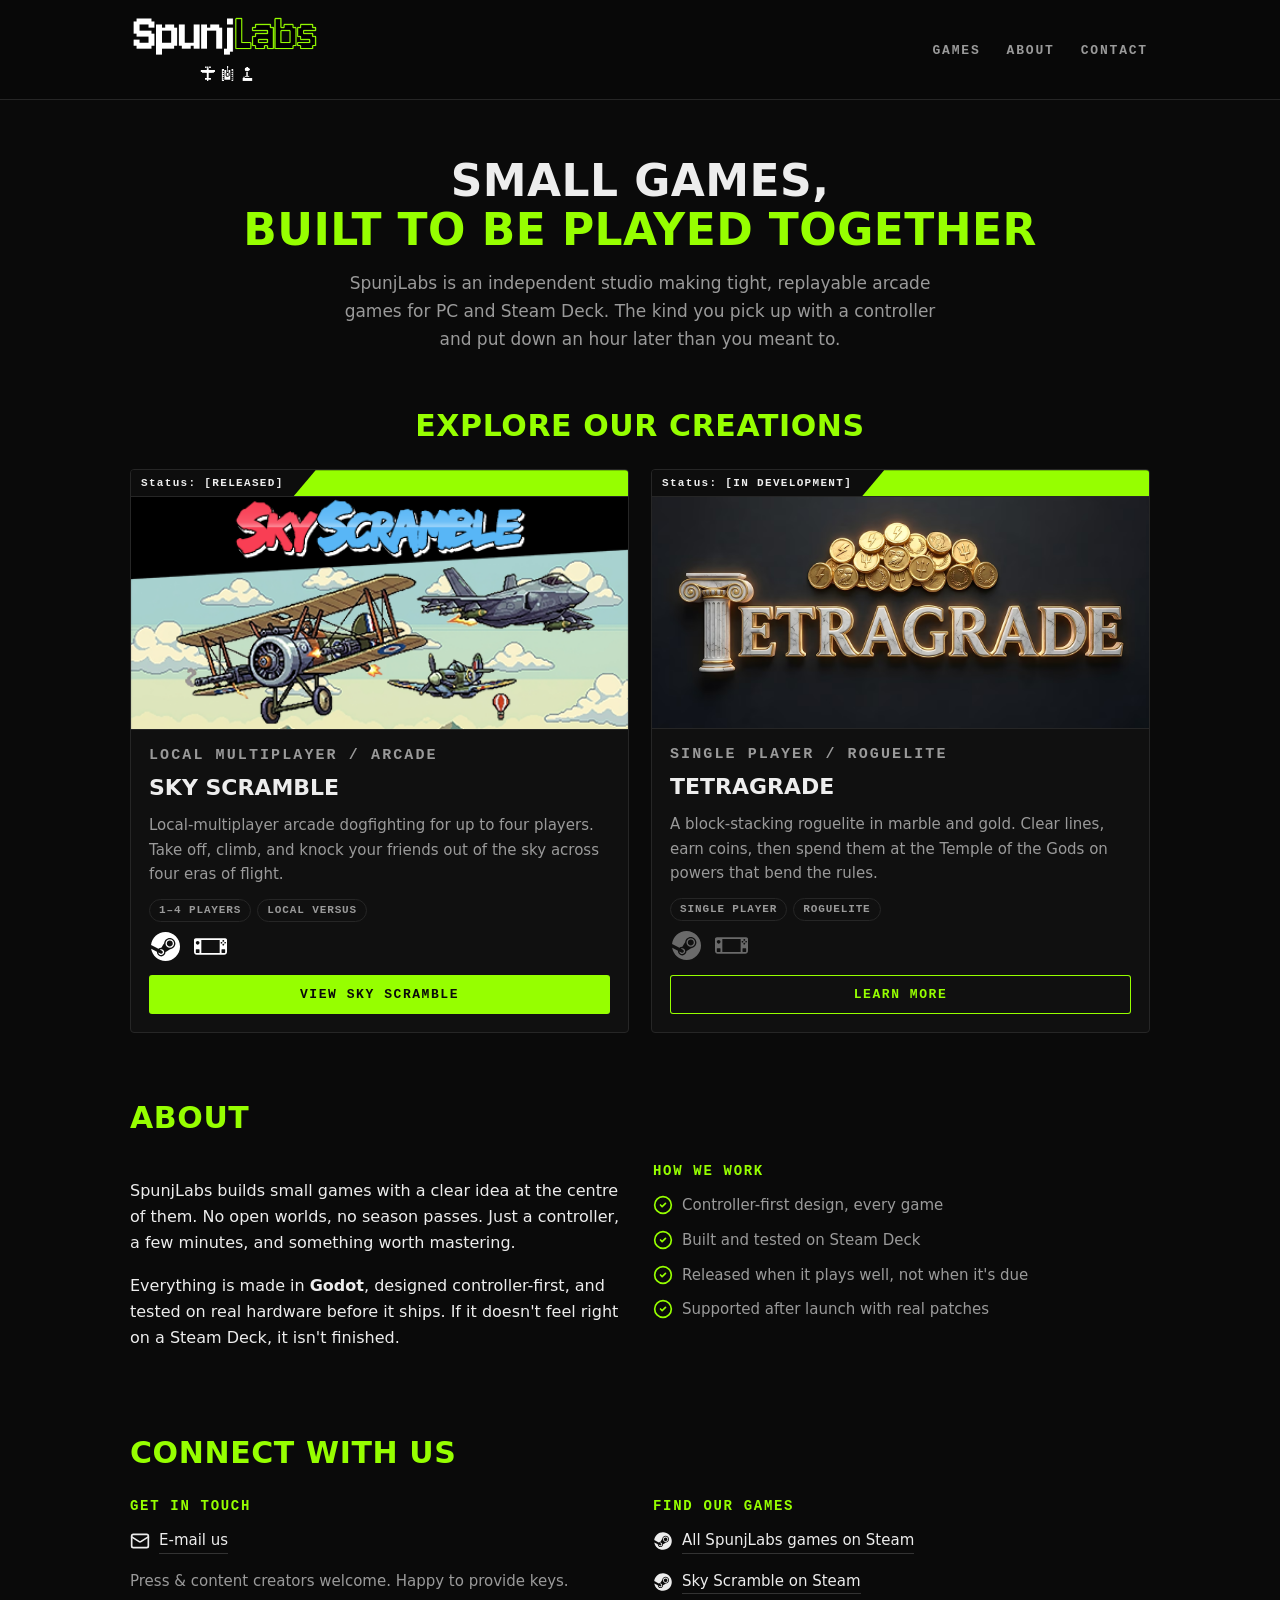
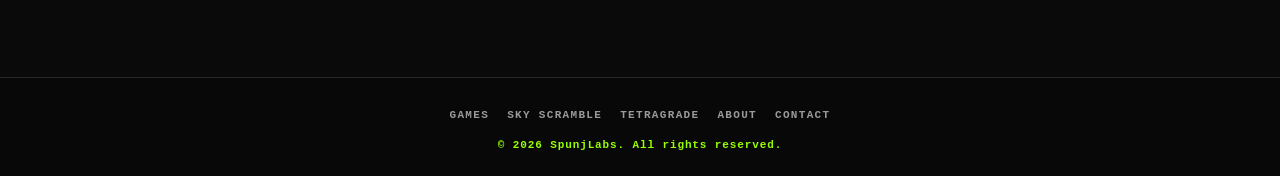
==== index.html @ c7882a20 "Add Sky Scramble trailer, icon tweaks" ====
<!doctype html>
<html lang="en">
<head>
<meta charset="utf-8">
<meta name="viewport" content="width=device-width,initial-scale=1">
<title>SpunjLabs | Independent Game Studio</title>
<meta name="description" content="SpunjLabs is an independent game studio making small, sharp arcade games for PC and Steam Deck. Makers of Sky Scramble and Tetragrade.">
<link rel="canonical" href="https://spunjlabs.com/">
<meta name="color-scheme" content="dark">
<meta name="theme-color" content="#0a0a0a">
<link rel="preload" as="image" href="img/sky-scramble.png" fetchpriority="high">
<link rel="icon" href="data:image/svg+xml,%3Csvg xmlns='http://www.w3.org/2000/svg' viewBox='0 0 32 32'%3E%3Crect width='32' height='32' rx='6' fill='%230a0a0a'/%3E%3Ctext x='16' y='24' font-family='Verdana,sans-serif' font-size='20' font-weight='700' fill='%2396FF00' text-anchor='middle'%3ES%3C/text%3E%3C/svg%3E">
<meta property="og:type" content="website">
<meta property="og:site_name" content="SpunjLabs">
<meta property="og:title" content="SpunjLabs | Independent Game Studio">
<meta property="og:description" content="Small, sharp arcade games for PC and Steam Deck. Makers of Sky Scramble and Tetragrade.">
<meta property="og:url" content="https://spunjlabs.com/">
<meta property="og:image" content="https://spunjlabs.com/img/og-home.jpg">
<meta property="og:image:width" content="1200">
<meta property="og:image:height" content="630">
<meta name="twitter:card" content="summary_large_image">
<link rel="stylesheet" href="style.css">
</head>
<body>
<a class="skip" href="#main">Skip to content</a>

<header class="site-head">
  <div class="head-in">
    <a class="brand" href="./" aria-label="SpunjLabs home">
      <img src="img/spunjlabs.png" alt="SpunjLabs" width="320" height="119" decoding="async">
    </a>
    <nav aria-label="Primary">
      <ul>
        <li><a href="#games">Games</a></li>
        <li><a href="#about">About</a></li>
        <li><a href="#contact">Contact</a></li>
      </ul>
    </nav>
  </div>
</header>

<main id="main">

  <div class="hero">
    <h1>Small games,<br><span class="accent">built to be played together</span></h1>
    <p class="lead">SpunjLabs is an independent studio making tight, replayable arcade games for PC and Steam Deck. The kind you pick up with a controller and put down an hour later than you meant to.</p>
  </div>

  <section class="sec center" id="games" aria-labelledby="games-h">
    <h2 id="games-h">Explore our creations</h2>
    <div class="grid">

      <article class="card">
        <div class="tab"><span>Status: [RELEASED]</span><i aria-hidden="true"></i></div>
        <a class="media" href="sky-scramble.html" tabindex="-1" aria-hidden="true">
          <img src="img/sky-scramble.png" alt="Sky Scramble" width="460" height="215" fetchpriority="high" decoding="async">
        </a>
        <div class="card-body">
          <p class="eyebrow">Local Multiplayer / Arcade</p>
          <h3><a href="sky-scramble.html">Sky Scramble</a></h3>
          <p>Local-multiplayer arcade dogfighting for up to four players. Take off, climb, and knock your friends out of the sky across four eras of flight.</p>
          <ul class="chips">
            <li>1–4 Players</li><li>Local Versus</li>
          </ul>
          <ul class="platforms">
            <li><svg xmlns="http://www.w3.org/2000/svg" viewBox="0 0 50 50" fill="currentColor" role="img" aria-label="Steam"><title>Steam</title><path d="M 25 3 C 13.59 3 4.209375 11.680781 3.109375 22.800781 L 14.300781 28.529297 C 15.430781 27.579297 16.9 27 18.5 27 L 18.550781 27 C 18.940781 26.4 19.389375 25.649141 19.859375 24.869141 C 20.839375 23.259141 21.939531 21.439062 23.019531 20.039062 C 23.259531 15.569063 26.97 12 31.5 12 C 36.19 12 40 15.81 40 20.5 C 40 25.03 36.430937 28.740469 31.960938 28.980469 C 30.560938 30.060469 28.750859 31.160859 27.130859 32.130859 C 26.350859 32.610859 25.6 33.059219 25 33.449219 L 25 33.5 C 25 37.09 22.09 40 18.5 40 C 14.91 40 12 37.09 12 33.5 C 12 33.33 12.009531 33.17 12.019531 33 L 3.2792969 28.519531 C 4.9692969 38.999531 14.05 47 25 47 C 37.15 47 47 37.15 47 25 C 47 12.85 37.15 3 25 3 z M 31.5 14 C 27.92 14 25 16.92 25 20.5 C 25 24.08 27.92 27 31.5 27 C 35.08 27 38 24.08 38 20.5 C 38 16.92 35.08 14 31.5 14 z M 31.5 16 C 33.99 16 36 18.01 36 20.5 C 36 22.99 33.99 25 31.5 25 C 29.01 25 27 22.99 27 20.5 C 27 18.01 29.01 16 31.5 16 z M 18.5 29 C 17.71 29 16.960313 29.200312 16.320312 29.570312 L 19.640625 31.269531 C 20.870625 31.899531 21.350469 33.410625 20.730469 34.640625 C 20.280469 35.500625 19.41 36 18.5 36 C 18.11 36 17.729375 35.910469 17.359375 35.730469 L 14.029297 34.019531 C 14.289297 36.259531 16.19 38 18.5 38 C 20.99 38 23 35.99 23 33.5 C 23 31.01 20.99 29 18.5 29 z"/></svg></li>
            <li><svg xmlns="http://www.w3.org/2000/svg" viewBox="0 0 36 36" fill="none" role="img" aria-label="Steam Deck"><title>Steam Deck</title><path fill="currentColor" fill-rule="evenodd" clip-rule="evenodd" d="M0 11C0 9.89543 0.895431 9 2 9H34C35.1046 9 36 9.89543 36 11V24C36 25.6569 34.6569 27 33 27H3C1.34315 27 0 25.6569 0 24V11ZM33 16C33 16.5523 32.5523 17 32 17C31.4477 17 31 16.5523 31 16C31 15.4477 31.4477 15 32 15C32.5523 15 33 15.4477 33 16ZM32 13C32.5523 13 33 12.5523 33 12C33 11.4477 32.5523 11 32 11C31.4477 11 31 11.4477 31 12C31 12.5523 31.4477 13 32 13ZM35 14C35 14.5523 34.5523 15 34 15C33.4477 15 33 14.5523 33 14C33 13.4477 33.4477 13 34 13C34.5523 13 35 13.4477 35 14ZM30 15C30.5523 15 31 14.5523 31 14C31 13.4477 30.5523 13 30 13C29.4477 13 29 13.4477 29 14C29 14.5523 29.4477 15 30 15ZM6 14C6 15.1046 5.10457 16 4 16C2.89543 16 2 15.1046 2 14C2 12.8954 2.89543 12 4 12C5.10457 12 6 12.8954 6 14ZM2.5 21C2.22386 21 2 21.2239 2 21.5V24.5C2 24.7761 2.22386 25 2.5 25H5.5C5.77614 25 6 24.7761 6 24.5V21.5C6 21.2239 5.77614 21 5.5 21H2.5ZM30 21.5C30 21.2239 30.2239 21 30.5 21H33.5C33.7761 21 34 21.2239 34 21.5V24.5C34 24.7761 33.7761 25 33.5 25H30.5C30.2239 25 30 24.7761 30 24.5V21.5ZM28 11H8V25H28V11Z"/></svg></li>
          </ul>
          <a class="btn" href="sky-scramble.html">View Sky Scramble</a>
        </div>
      </article>

      <article class="card">
        <div class="tab"><span>Status: [IN DEVELOPMENT]</span><i aria-hidden="true"></i></div>
        <a class="media" href="tetragrade.html" tabindex="-1" aria-hidden="true">
          <img src="img/tetragrade.avif" alt="Tetragrade" width="920" height="430" decoding="async">
        </a>
        <div class="card-body">
          <p class="eyebrow">Single Player / Roguelite</p>
          <h3><a href="tetragrade.html">Tetragrade</a></h3>
          <p>A block-stacking roguelite in marble and gold. Clear lines, earn coins, then spend them at the Temple of the Gods on powers that bend the rules.</p>
          <ul class="chips">
            <li>Single Player</li><li>Roguelite</li>
          </ul>
          <ul class="platforms soon">
            <li><svg xmlns="http://www.w3.org/2000/svg" viewBox="0 0 50 50" fill="currentColor" role="img" aria-label="Steam"><title>Steam</title><path d="M 25 3 C 13.59 3 4.209375 11.680781 3.109375 22.800781 L 14.300781 28.529297 C 15.430781 27.579297 16.9 27 18.5 27 L 18.550781 27 C 18.940781 26.4 19.389375 25.649141 19.859375 24.869141 C 20.839375 23.259141 21.939531 21.439062 23.019531 20.039062 C 23.259531 15.569063 26.97 12 31.5 12 C 36.19 12 40 15.81 40 20.5 C 40 25.03 36.430937 28.740469 31.960938 28.980469 C 30.560938 30.060469 28.750859 31.160859 27.130859 32.130859 C 26.350859 32.610859 25.6 33.059219 25 33.449219 L 25 33.5 C 25 37.09 22.09 40 18.5 40 C 14.91 40 12 37.09 12 33.5 C 12 33.33 12.009531 33.17 12.019531 33 L 3.2792969 28.519531 C 4.9692969 38.999531 14.05 47 25 47 C 37.15 47 47 37.15 47 25 C 47 12.85 37.15 3 25 3 z M 31.5 14 C 27.92 14 25 16.92 25 20.5 C 25 24.08 27.92 27 31.5 27 C 35.08 27 38 24.08 38 20.5 C 38 16.92 35.08 14 31.5 14 z M 31.5 16 C 33.99 16 36 18.01 36 20.5 C 36 22.99 33.99 25 31.5 25 C 29.01 25 27 22.99 27 20.5 C 27 18.01 29.01 16 31.5 16 z M 18.5 29 C 17.71 29 16.960313 29.200312 16.320312 29.570312 L 19.640625 31.269531 C 20.870625 31.899531 21.350469 33.410625 20.730469 34.640625 C 20.280469 35.500625 19.41 36 18.5 36 C 18.11 36 17.729375 35.910469 17.359375 35.730469 L 14.029297 34.019531 C 14.289297 36.259531 16.19 38 18.5 38 C 20.99 38 23 35.99 23 33.5 C 23 31.01 20.99 29 18.5 29 z"/></svg></li>
            <li><svg xmlns="http://www.w3.org/2000/svg" viewBox="0 0 36 36" fill="none" role="img" aria-label="Steam Deck"><title>Steam Deck</title><path fill="currentColor" fill-rule="evenodd" clip-rule="evenodd" d="M0 11C0 9.89543 0.895431 9 2 9H34C35.1046 9 36 9.89543 36 11V24C36 25.6569 34.6569 27 33 27H3C1.34315 27 0 25.6569 0 24V11ZM33 16C33 16.5523 32.5523 17 32 17C31.4477 17 31 16.5523 31 16C31 15.4477 31.4477 15 32 15C32.5523 15 33 15.4477 33 16ZM32 13C32.5523 13 33 12.5523 33 12C33 11.4477 32.5523 11 32 11C31.4477 11 31 11.4477 31 12C31 12.5523 31.4477 13 32 13ZM35 14C35 14.5523 34.5523 15 34 15C33.4477 15 33 14.5523 33 14C33 13.4477 33.4477 13 34 13C34.5523 13 35 13.4477 35 14ZM30 15C30.5523 15 31 14.5523 31 14C31 13.4477 30.5523 13 30 13C29.4477 13 29 13.4477 29 14C29 14.5523 29.4477 15 30 15ZM6 14C6 15.1046 5.10457 16 4 16C2.89543 16 2 15.1046 2 14C2 12.8954 2.89543 12 4 12C5.10457 12 6 12.8954 6 14ZM2.5 21C2.22386 21 2 21.2239 2 21.5V24.5C2 24.7761 2.22386 25 2.5 25H5.5C5.77614 25 6 24.7761 6 24.5V21.5C6 21.2239 5.77614 21 5.5 21H2.5ZM30 21.5C30 21.2239 30.2239 21 30.5 21H33.5C33.7761 21 34 21.2239 34 21.5V24.5C34 24.7761 33.7761 25 33.5 25H30.5C30.2239 25 30 24.7761 30 24.5V21.5ZM28 11H8V25H28V11Z"/></svg></li>
          </ul>
          <a class="btn ghost" href="tetragrade.html">Learn More</a>
        </div>
      </article>

    </div>
  </section>

  <section class="sec cv" id="about" aria-labelledby="about-h">
    <h2 id="about-h">About</h2>
    <div class="cols">
      <div>
        <p>SpunjLabs builds small games with a clear idea at the centre of them. No open worlds, no season passes. Just a controller, a few minutes, and something worth mastering.</p>
        <p>Everything is made in <strong>Godot</strong>, designed controller-first, and tested on real hardware before it ships. If it doesn't feel right on a Steam Deck, it isn't finished.</p>
      </div>
      <div>
        <h3>How we work</h3>
        <ul class="link-list check-list">
          <li class="note"><svg xmlns="http://www.w3.org/2000/svg" viewBox="0 0 24 24" fill="none" stroke="currentColor" stroke-width="2" stroke-linecap="round" stroke-linejoin="round" aria-hidden="true" focusable="false"><circle cx="12" cy="12" r="10"/><path d="m9 12 2 2 4-4"/></svg><span>Controller-first design, every game</span></li>
          <li class="note"><svg xmlns="http://www.w3.org/2000/svg" viewBox="0 0 24 24" fill="none" stroke="currentColor" stroke-width="2" stroke-linecap="round" stroke-linejoin="round" aria-hidden="true" focusable="false"><circle cx="12" cy="12" r="10"/><path d="m9 12 2 2 4-4"/></svg><span>Built and tested on Steam Deck</span></li>
          <li class="note"><svg xmlns="http://www.w3.org/2000/svg" viewBox="0 0 24 24" fill="none" stroke="currentColor" stroke-width="2" stroke-linecap="round" stroke-linejoin="round" aria-hidden="true" focusable="false"><circle cx="12" cy="12" r="10"/><path d="m9 12 2 2 4-4"/></svg><span>Released when it plays well, not when it&#39;s due</span></li>
          <li class="note"><svg xmlns="http://www.w3.org/2000/svg" viewBox="0 0 24 24" fill="none" stroke="currentColor" stroke-width="2" stroke-linecap="round" stroke-linejoin="round" aria-hidden="true" focusable="false"><circle cx="12" cy="12" r="10"/><path d="m9 12 2 2 4-4"/></svg><span>Supported after launch with real patches</span></li>
        </ul>
      </div>
    </div>
  </section>

  <section class="sec cv" id="contact" aria-labelledby="contact-h">
    <h2 id="contact-h">Connect with us</h2>
    <div class="cols">
      <div>
        <h3>Get in touch</h3>
        <ul class="link-list">
          <li><a class="icon-link" href="mailto:spunjlabs@gmail.com"><svg xmlns="http://www.w3.org/2000/svg" viewBox="0 0 24 24" fill="none" stroke="currentColor" stroke-width="2" stroke-linecap="round" stroke-linejoin="round" aria-hidden="true" focusable="false"><path d="m22 7-8.991 5.727a2 2 0 0 1-2.009 0L2 7"/><rect x="2" y="4" width="20" height="16" rx="2"/></svg><span>E-mail us</span></a></li>
          <li class="note">Press &amp; content creators welcome. Happy to provide keys.</li>
        </ul>
      </div>
      <div>
        <h3>Find our games</h3>
        <ul class="link-list">
          <li><a class="icon-link" href="https://store.steampowered.com/search/?developer=SpunjLabs" rel="noopener"><svg xmlns="http://www.w3.org/2000/svg" viewBox="0 0 50 50" fill="currentColor" aria-hidden="true" focusable="false"><path d="M 25 3 C 13.59 3 4.209375 11.680781 3.109375 22.800781 L 14.300781 28.529297 C 15.430781 27.579297 16.9 27 18.5 27 L 18.550781 27 C 18.940781 26.4 19.389375 25.649141 19.859375 24.869141 C 20.839375 23.259141 21.939531 21.439062 23.019531 20.039062 C 23.259531 15.569063 26.97 12 31.5 12 C 36.19 12 40 15.81 40 20.5 C 40 25.03 36.430937 28.740469 31.960938 28.980469 C 30.560938 30.060469 28.750859 31.160859 27.130859 32.130859 C 26.350859 32.610859 25.6 33.059219 25 33.449219 L 25 33.5 C 25 37.09 22.09 40 18.5 40 C 14.91 40 12 37.09 12 33.5 C 12 33.33 12.009531 33.17 12.019531 33 L 3.2792969 28.519531 C 4.9692969 38.999531 14.05 47 25 47 C 37.15 47 47 37.15 47 25 C 47 12.85 37.15 3 25 3 z M 31.5 14 C 27.92 14 25 16.92 25 20.5 C 25 24.08 27.92 27 31.5 27 C 35.08 27 38 24.08 38 20.5 C 38 16.92 35.08 14 31.5 14 z M 31.5 16 C 33.99 16 36 18.01 36 20.5 C 36 22.99 33.99 25 31.5 25 C 29.01 25 27 22.99 27 20.5 C 27 18.01 29.01 16 31.5 16 z M 18.5 29 C 17.71 29 16.960313 29.200312 16.320312 29.570312 L 19.640625 31.269531 C 20.870625 31.899531 21.350469 33.410625 20.730469 34.640625 C 20.280469 35.500625 19.41 36 18.5 36 C 18.11 36 17.729375 35.910469 17.359375 35.730469 L 14.029297 34.019531 C 14.289297 36.259531 16.19 38 18.5 38 C 20.99 38 23 35.99 23 33.5 C 23 31.01 20.99 29 18.5 29 z"/></svg><span>All SpunjLabs games on Steam</span></a></li>
          <li><a class="icon-link" href="https://store.steampowered.com/app/4885880/" rel="noopener"><svg xmlns="http://www.w3.org/2000/svg" viewBox="0 0 50 50" fill="currentColor" aria-hidden="true" focusable="false"><path d="M 25 3 C 13.59 3 4.209375 11.680781 3.109375 22.800781 L 14.300781 28.529297 C 15.430781 27.579297 16.9 27 18.5 27 L 18.550781 27 C 18.940781 26.4 19.389375 25.649141 19.859375 24.869141 C 20.839375 23.259141 21.939531 21.439062 23.019531 20.039062 C 23.259531 15.569063 26.97 12 31.5 12 C 36.19 12 40 15.81 40 20.5 C 40 25.03 36.430937 28.740469 31.960938 28.980469 C 30.560938 30.060469 28.750859 31.160859 27.130859 32.130859 C 26.350859 32.610859 25.6 33.059219 25 33.449219 L 25 33.5 C 25 37.09 22.09 40 18.5 40 C 14.91 40 12 37.09 12 33.5 C 12 33.33 12.009531 33.17 12.019531 33 L 3.2792969 28.519531 C 4.9692969 38.999531 14.05 47 25 47 C 37.15 47 47 37.15 47 25 C 47 12.85 37.15 3 25 3 z M 31.5 14 C 27.92 14 25 16.92 25 20.5 C 25 24.08 27.92 27 31.5 27 C 35.08 27 38 24.08 38 20.5 C 38 16.92 35.08 14 31.5 14 z M 31.5 16 C 33.99 16 36 18.01 36 20.5 C 36 22.99 33.99 25 31.5 25 C 29.01 25 27 22.99 27 20.5 C 27 18.01 29.01 16 31.5 16 z M 18.5 29 C 17.71 29 16.960313 29.200312 16.320312 29.570312 L 19.640625 31.269531 C 20.870625 31.899531 21.350469 33.410625 20.730469 34.640625 C 20.280469 35.500625 19.41 36 18.5 36 C 18.11 36 17.729375 35.910469 17.359375 35.730469 L 14.029297 34.019531 C 14.289297 36.259531 16.19 38 18.5 38 C 20.99 38 23 35.99 23 33.5 C 23 31.01 20.99 29 18.5 29 z"/></svg><span>Sky Scramble on Steam</span></a></li>
        </ul>
      </div>
    </div>
  </section>

</main>

<footer class="site-foot">
  <div class="foot-in">
    <nav aria-label="Footer">
      <ul class="foot-nav">
        <li><a href="#games">Games</a></li>
        <li><a href="sky-scramble.html">Sky Scramble</a></li>
        <li><a href="tetragrade.html">Tetragrade</a></li>
        <li><a href="#about">About</a></li>
        <li><a href="mailto:spunjlabs@gmail.com">Contact</a></li>
      </ul>
    </nav>
    <p class="copy">© 2026 SpunjLabs. All rights reserved.</p>
  </div>
</footer>

<script type="application/ld+json">
{"@context":"https://schema.org","@type":"Organization","name":"SpunjLabs","url":"https://spunjlabs.com/","logo":"https://spunjlabs.com/img/spunjlabs.png","description":"Independent game studio making small arcade games for PC and Steam Deck.","sameAs":["https://store.steampowered.com/search/?developer=SpunjLabs"]}
</script>
</body>
</html>
---- style.css ----
*,*::before,*::after{box-sizing:border-box}
html{-webkit-text-size-adjust:100%}
body{margin:0}
img{display:block;max-width:100%;height:auto}
:root{
--bg:#0a0a0a;--panel:#101010;--line:#262626;
--green:#96FF00;--orange:#ff7700;--fg:#ededed;--mut:#9a9a9a;
--sans:ui-sans-serif,system-ui,-apple-system,"Segoe UI",Roboto,"Helvetica Neue",Arial,sans-serif;
--mono:ui-monospace,SFMono-Regular,"Cascadia Mono",Menlo,Consolas,monospace;
--wrap:1060px}
body{background:var(--bg);color:var(--fg);font:400 16px/1.65 var(--sans)}
.skip{position:absolute;left:-9999px}
.skip:focus{left:8px;top:8px;z-index:9;background:var(--green);color:#000;padding:8px 12px;border-radius:3px;font:700 13px var(--mono)}
:focus-visible{outline:2px solid var(--green);outline-offset:3px}
.site-head{border-bottom:1px solid var(--line);background:#080808}
.head-in{max-width:var(--wrap);margin:0 auto;padding:14px 20px;display:flex;align-items:center;gap:20px;justify-content:space-between;flex-wrap:wrap}
.brand{display:inline-flex;flex:none}
.brand img{width:190px;height:71px}
.site-head nav ul{display:flex;gap:22px;list-style:none;margin:0;padding:0;flex-wrap:wrap}
.site-head nav a{font:700 13px/1 var(--mono);letter-spacing:.14em;text-transform:uppercase;color:var(--mut);text-decoration:none;padding:6px 2px;border-bottom:2px solid transparent;transition:color .15s}
.site-head nav a:hover{color:var(--green)}
.site-head nav a[aria-current]{color:var(--green);border-bottom-color:var(--green)}
.hero{max-width:var(--wrap);margin:0 auto;padding:56px 20px 22px;text-align:center}
h1{font:800 clamp(28px,5vw,44px)/1.12 var(--sans);letter-spacing:.01em;text-transform:uppercase;margin:0 0 14px}
.lead{color:var(--mut);max-width:58ch;margin:0 auto;font-size:17px}
.accent{color:var(--green)}
.sec{max-width:var(--wrap);margin:0 auto;padding:34px 20px}
.sec h2{font:800 clamp(22px,3.4vw,30px)/1.15 var(--sans);text-transform:uppercase;letter-spacing:.02em;color:var(--green);margin:0 0 26px}
.sec.center h2{text-align:center}
.grid{display:grid;gap:22px;grid-template-columns:repeat(auto-fit,minmax(300px,1fr))}
.card{background:var(--panel);border:1px solid var(--line);border-radius:4px;overflow:hidden;display:flex;flex-direction:column;transition:border-color .15s}
.card:hover{border-color:#3d3d3d}
.tab{display:flex;align-items:stretch;background:#0d0d0d;border-bottom:1px solid var(--line)}
.tab span{font:700 11px/26px var(--mono);letter-spacing:.12em;padding:0 10px;white-space:nowrap}
.tab i{flex:1;background:var(--green);clip-path:polygon(22px 0,100% 0,100% 100%,0 100%)}
.tab i.orange{background:var(--orange);}
.media{display:block;aspect-ratio:460/215;background:#000;border-bottom:1px solid var(--line)}
.media img{width:100%;height:100%;object-fit:cover}
.card-body{padding:18px;display:flex;flex-direction:column;gap:12px;flex:1}
.eyebrow{font:700 11px/1 var(--mono);letter-spacing:.14em;color:var(--green);margin:0;text-transform:uppercase}
.card h3{font:800 22px/1.15 var(--sans);text-transform:uppercase;margin:0}
.card h3 a{color:inherit;text-decoration:none}
.card h3 a:hover{color:var(--green)}
.card p{margin:0;color:var(--mut);font-size:15px}
.chips{display:flex;flex-wrap:wrap;gap:6px;list-style:none;margin:0;padding:0}
.chips li{font:600 11px/1 var(--mono);letter-spacing:.08em;color:var(--mut);border:1px solid var(--line);border-radius:99px;padding:5px 9px;text-transform:uppercase}
.platforms{display:flex;align-items:center;gap:12px;list-style:none;margin:-4px 0 0;padding:0;color:#fff}
.platforms svg{display:block;width:33px;height:33px}
.platforms.soon{color:var(--mut);opacity:.65}
.btn{display:block;text-align:center;text-decoration:none;font:800 13px/1 var(--mono);letter-spacing:.12em;text-transform:uppercase;background:var(--green);color:#0a0a0a;padding:13px 16px;border-radius:3px;margin-top:auto;transition:background .15s}
.btn:hover{background:#adff3d}
.btn.ghost{background:transparent;color:var(--green);box-shadow:inset 0 0 0 1px var(--green)}
.btn.ghost:hover{background:rgba(150,255,0,.12)}
.btn-row{display:flex;flex-wrap:wrap;gap:12px;margin:0}
.btn-row .btn{margin-top:0;min-width:220px;flex:0 1 auto}
.cols{display:grid;gap:26px;grid-template-columns:repeat(auto-fit,minmax(260px,1fr))}
.intro-cols{display:grid;gap:26px;align-items:start;grid-template-columns:minmax(0,1fr) minmax(0,1fr)}
@media (max-width:860px){.intro-cols{grid-template-columns:minmax(0,1fr)}}
.video{position:relative;aspect-ratio:16/9;background:#000;border:1px solid var(--line);border-radius:4px;overflow:hidden}
.video iframe{position:absolute;inset:0;width:100%;height:100%;border:0}
.cols h3{font:800 14px/1.4 var(--mono);letter-spacing:.12em;text-transform:uppercase;color:var(--green);margin:0 0 12px}
.link-list{list-style:none;margin:0;padding:0;display:grid;gap:10px;font-size:15px}
.link-list a{color:var(--fg);text-decoration:none;border-bottom:1px solid #333;transition:color .15s,border-color .15s}
.link-list a:hover{color:var(--green);border-color:var(--green)}
.link-list .note{color:var(--mut)}
.icon-link{display:inline-flex;align-items:center;gap:9px;border-bottom:0!important}
.icon-link svg{width:20px;height:20px;flex:none}
.icon-link span{border-bottom:1px solid #333;transition:border-color .15s}
.icon-link:hover span{border-color:var(--green)}
.check-list li{display:flex;align-items:flex-start;gap:9px}
.check-list svg{width:20px;height:20px;flex:none;margin-top:2px;color:var(--green)}
.site-foot{border-top:1px solid var(--line);background:#080808;margin-top:44px}
.foot-in{max-width:var(--wrap);margin:0 auto;padding:22px 20px;text-align:center;display:grid;gap:10px}
.foot-nav{display:flex;justify-content:center;gap:18px;flex-wrap:wrap;list-style:none;margin:0;padding:0}
.foot-nav a{font:700 11px/1 var(--mono);letter-spacing:.12em;text-transform:uppercase;color:var(--mut);text-decoration:none}
.foot-nav a:hover{color:var(--green)}
.copy{font:600 11px/1.6 var(--mono);letter-spacing:.08em;color:var(--green);margin:0}
.hero-img{aspect-ratio:3/1;background:#000;border-bottom:1px solid var(--line)}
.hero-img img{width:100%;height:100%;object-fit:cover}
.hero-img.tall{aspect-ratio:1400/636}
.title-row{display:flex;align-items:center;gap:14px;flex-wrap:wrap;margin:0 0 14px}
.title-row h1{margin:0}
.status{font:700 11px/1 var(--mono);letter-spacing:.14em;text-transform:uppercase;padding:7px 11px;border-radius:3px;background:var(--green);color:#0a0a0a}
.status.wip{background:transparent;color:var(--green);box-shadow:inset 0 0 0 1px var(--green)}
.features{list-style:none;margin:0;padding:0;display:grid;gap:14px;grid-template-columns:repeat(auto-fit,minmax(250px,1fr))}
.features li{background:var(--panel);border:1px solid var(--line);border-left:3px solid var(--green);padding:14px 16px;border-radius:3px}
.features b{display:block;font-size:15px;margin-bottom:4px}
.features span{color:var(--mut);font-size:14px}
.shots{display:grid;gap:14px;grid-template-columns:repeat(auto-fit,minmax(250px,1fr));margin:0;padding:0;list-style:none}
.shots img{width:100%;height:auto;border:1px solid var(--line);border-radius:3px}
.spec{width:100%;border-collapse:collapse;font-size:15px;text-align:left}
.spec th{color:var(--mut);font:600 12px/1.7 var(--mono);letter-spacing:.1em;text-transform:uppercase;padding:11px 18px 11px 0;border-bottom:1px solid var(--line);white-space:nowrap;vertical-align:top;font-weight:600}
.spec td{padding:11px 0;border-bottom:1px solid var(--line);vertical-align:top}
.sec p a,.spec a,.features a{color:var(--green);text-decoration:underline;text-underline-offset:.15em}
.sec p a:hover,.spec a:hover,.features a:hover{color:#adff3d}
.cv{content-visibility:auto;contain-intrinsic-size:auto 520px}
.back{display:inline-block;font:700 12px/1 var(--mono);letter-spacing:.12em;text-transform:uppercase;color:var(--mut);text-decoration:none;margin-bottom:18px}
.back:hover{color:var(--green)}
@media (prefers-reduced-motion:reduce){*{animation-duration:.01ms!important;transition-duration:.01ms!important}}
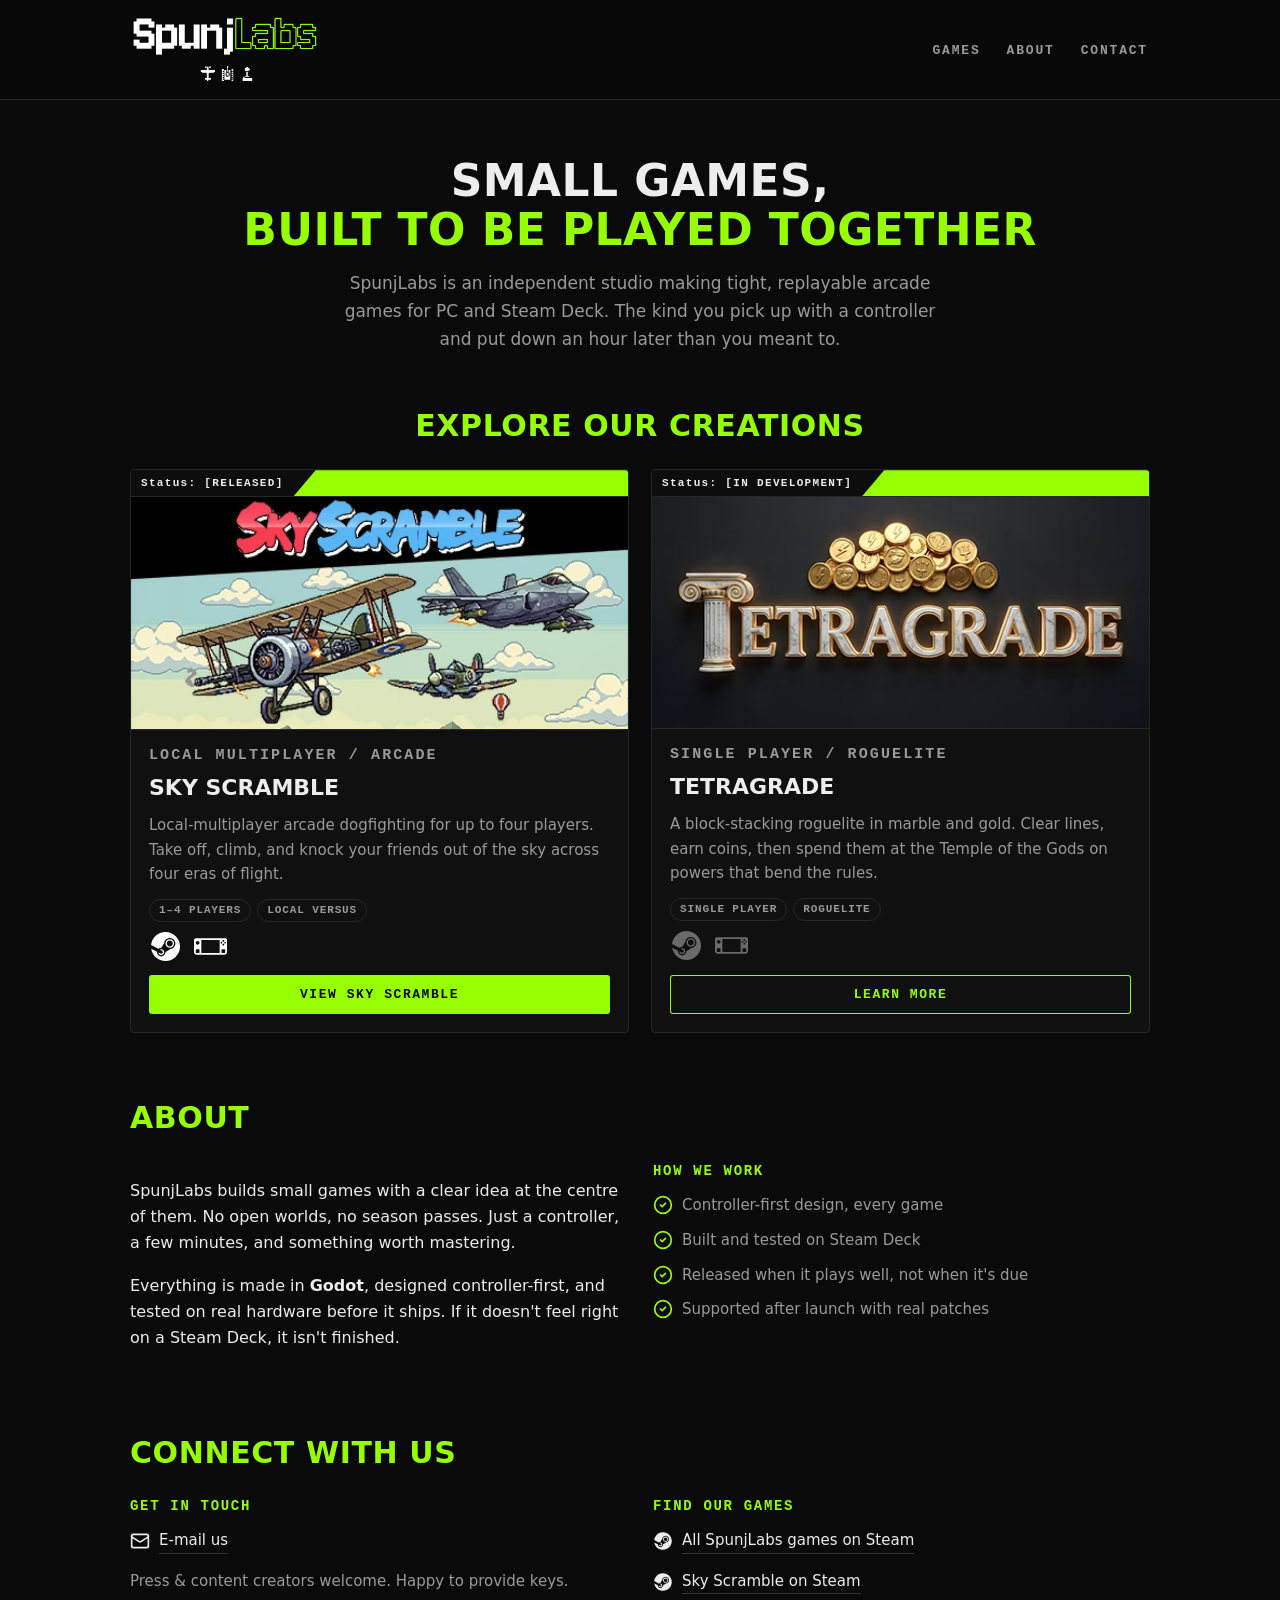
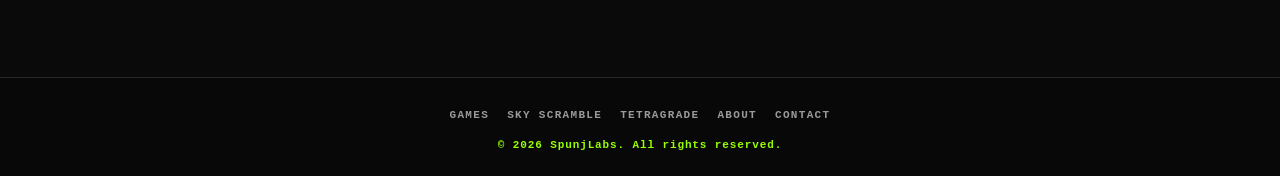
==== commit 43b76a1c: "CWV Fixes" ====
--- a/index.html
+++ b/index.html
@@ -53,7 +53,7 @@
       <article class="card">
         <div class="tab"><span>Status: [RELEASED]</span><i aria-hidden="true"></i></div>
         <a class="media" href="sky-scramble.html" tabindex="-1" aria-hidden="true">
-          <img src="img/sky-scramble.png" alt="Sky Scramble" width="460" height="215" fetchpriority="high" decoding="async">
+          <img src="img/sky-scramble.avif" alt="Sky Scramble" width="460" height="215" fetchpriority="high" decoding="async">
         </a>
         <div class="card-body">
           <p class="eyebrow">Local Multiplayer / Arcade</p>
@@ -86,7 +86,7 @@
             <li><svg xmlns="http://www.w3.org/2000/svg" viewBox="0 0 50 50" fill="currentColor" role="img" aria-label="Steam"><title>Steam</title><path d="M 25 3 C 13.59 3 4.209375 11.680781 3.109375 22.800781 L 14.300781 28.529297 C 15.430781 27.579297 16.9 27 18.5 27 L 18.550781 27 C 18.940781 26.4 19.389375 25.649141 19.859375 24.869141 C 20.839375 23.259141 21.939531 21.439062 23.019531 20.039062 C 23.259531 15.569063 26.97 12 31.5 12 C 36.19 12 40 15.81 40 20.5 C 40 25.03 36.430937 28.740469 31.960938 28.980469 C 30.560938 30.060469 28.750859 31.160859 27.130859 32.130859 C 26.350859 32.610859 25.6 33.059219 25 33.449219 L 25 33.5 C 25 37.09 22.09 40 18.5 40 C 14.91 40 12 37.09 12 33.5 C 12 33.33 12.009531 33.17 12.019531 33 L 3.2792969 28.519531 C 4.9692969 38.999531 14.05 47 25 47 C 37.15 47 47 37.15 47 25 C 47 12.85 37.15 3 25 3 z M 31.5 14 C 27.92 14 25 16.92 25 20.5 C 25 24.08 27.92 27 31.5 27 C 35.08 27 38 24.08 38 20.5 C 38 16.92 35.08 14 31.5 14 z M 31.5 16 C 33.99 16 36 18.01 36 20.5 C 36 22.99 33.99 25 31.5 25 C 29.01 25 27 22.99 27 20.5 C 27 18.01 29.01 16 31.5 16 z M 18.5 29 C 17.71 29 16.960313 29.200312 16.320312 29.570312 L 19.640625 31.269531 C 20.870625 31.899531 21.350469 33.410625 20.730469 34.640625 C 20.280469 35.500625 19.41 36 18.5 36 C 18.11 36 17.729375 35.910469 17.359375 35.730469 L 14.029297 34.019531 C 14.289297 36.259531 16.19 38 18.5 38 C 20.99 38 23 35.99 23 33.5 C 23 31.01 20.99 29 18.5 29 z"/></svg></li>
             <li><svg xmlns="http://www.w3.org/2000/svg" viewBox="0 0 36 36" fill="none" role="img" aria-label="Steam Deck"><title>Steam Deck</title><path fill="currentColor" fill-rule="evenodd" clip-rule="evenodd" d="M0 11C0 9.89543 0.895431 9 2 9H34C35.1046 9 36 9.89543 36 11V24C36 25.6569 34.6569 27 33 27H3C1.34315 27 0 25.6569 0 24V11ZM33 16C33 16.5523 32.5523 17 32 17C31.4477 17 31 16.5523 31 16C31 15.4477 31.4477 15 32 15C32.5523 15 33 15.4477 33 16ZM32 13C32.5523 13 33 12.5523 33 12C33 11.4477 32.5523 11 32 11C31.4477 11 31 11.4477 31 12C31 12.5523 31.4477 13 32 13ZM35 14C35 14.5523 34.5523 15 34 15C33.4477 15 33 14.5523 33 14C33 13.4477 33.4477 13 34 13C34.5523 13 35 13.4477 35 14ZM30 15C30.5523 15 31 14.5523 31 14C31 13.4477 30.5523 13 30 13C29.4477 13 29 13.4477 29 14C29 14.5523 29.4477 15 30 15ZM6 14C6 15.1046 5.10457 16 4 16C2.89543 16 2 15.1046 2 14C2 12.8954 2.89543 12 4 12C5.10457 12 6 12.8954 6 14ZM2.5 21C2.22386 21 2 21.2239 2 21.5V24.5C2 24.7761 2.22386 25 2.5 25H5.5C5.77614 25 6 24.7761 6 24.5V21.5C6 21.2239 5.77614 21 5.5 21H2.5ZM30 21.5C30 21.2239 30.2239 21 30.5 21H33.5C33.7761 21 34 21.2239 34 21.5V24.5C34 24.7761 33.7761 25 33.5 25H30.5C30.2239 25 30 24.7761 30 24.5V21.5ZM28 11H8V25H28V11Z"/></svg></li>
           </ul>
-          <a class="btn ghost" href="tetragrade.html">Learn More</a>
+          <a class="btn ghost" href="tetragrade.html" aria-label="Learn more about Tetragrade">Learn More</a>
         </div>
       </article>
 
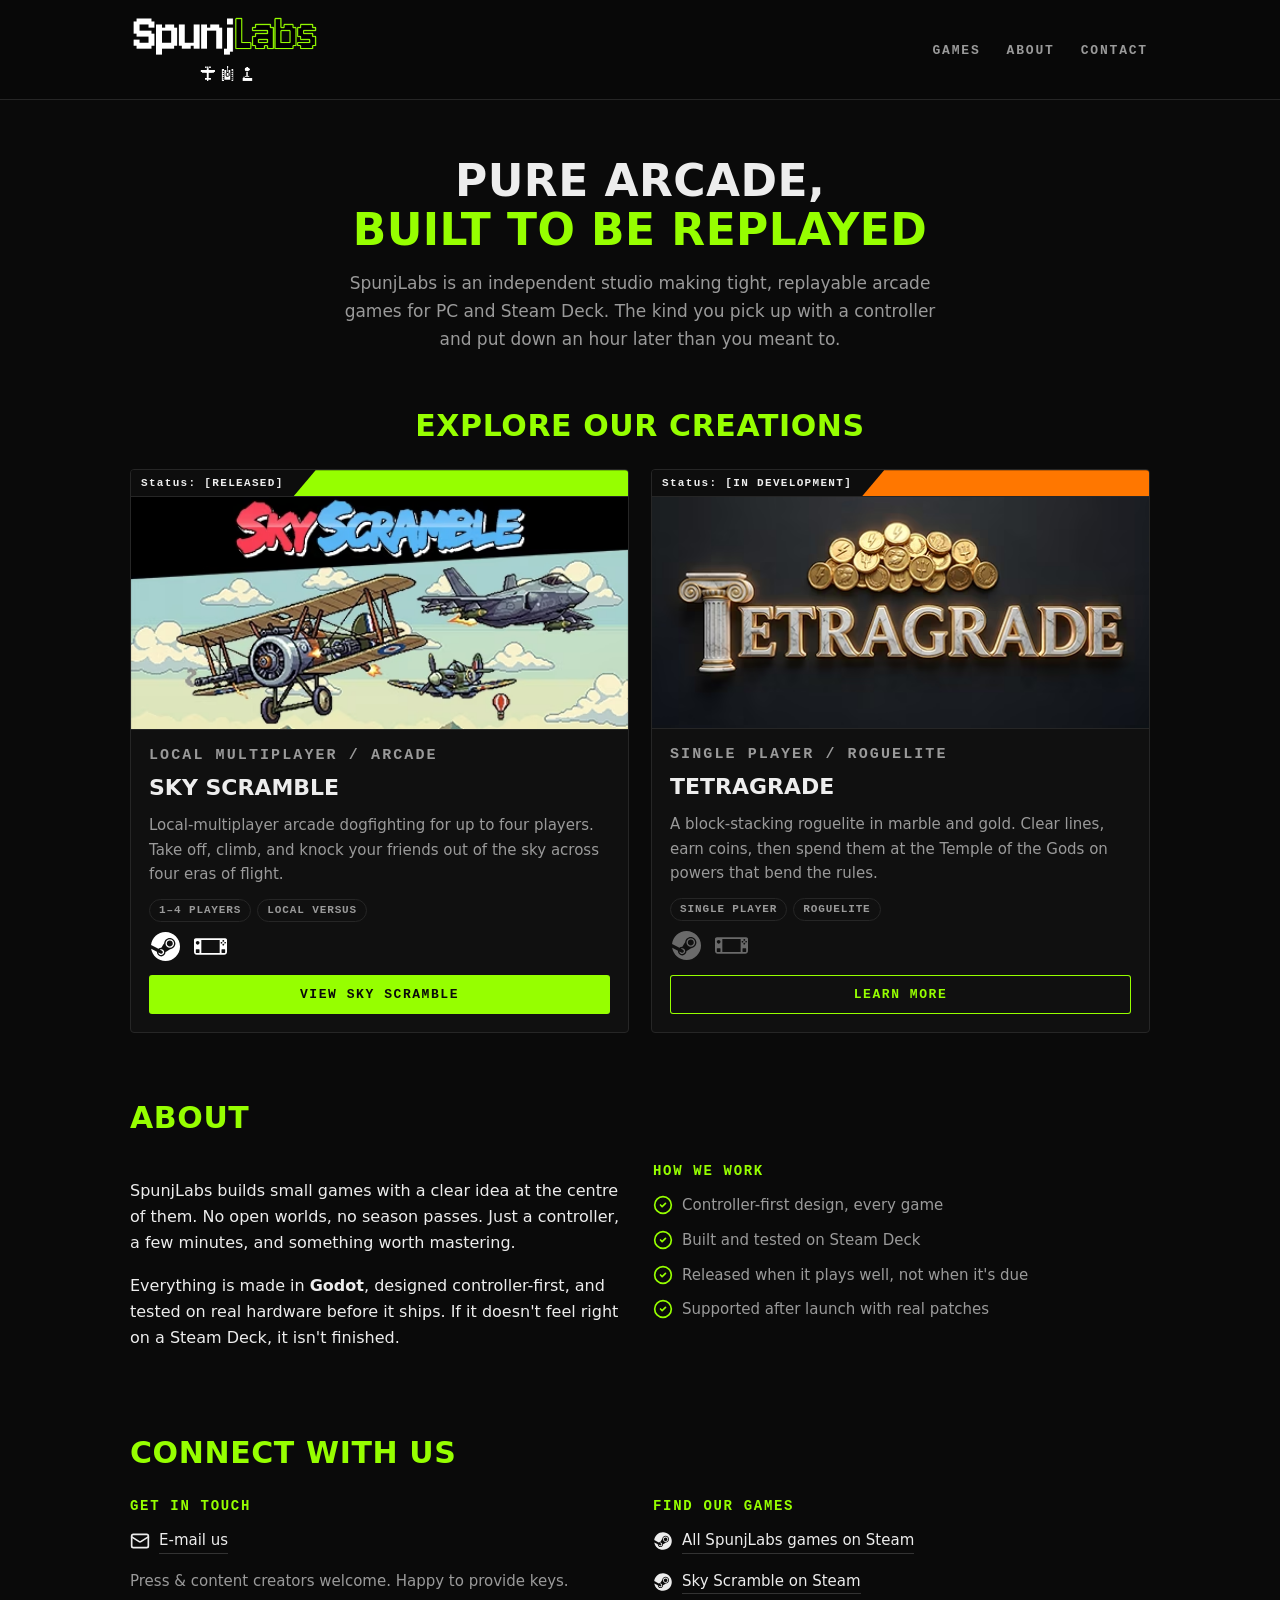
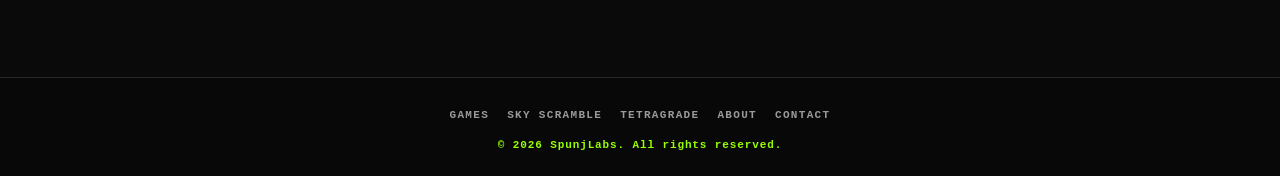
==== commit 6fb6853f: "Update index.html" ====
--- a/index.html
+++ b/index.html
@@ -4,16 +4,16 @@
 <meta charset="utf-8">
 <meta name="viewport" content="width=device-width,initial-scale=1">
 <title>SpunjLabs | Independent Game Studio</title>
-<meta name="description" content="SpunjLabs is an independent game studio making small, sharp arcade games for PC and Steam Deck. Makers of Sky Scramble and Tetragrade.">
+<meta name="description" content="SpunjLabs is an independent game studio making pure arcade games for PC and Steam Deck, built to be replayed. Makers of Sky Scramble and Tetragrade.">
 <link rel="canonical" href="https://spunjlabs.com/">
 <meta name="color-scheme" content="dark">
 <meta name="theme-color" content="#0a0a0a">
-<link rel="preload" as="image" href="img/sky-scramble.png" fetchpriority="high">
+<link rel="preload" as="image" href="img/sky-scramble.avif" fetchpriority="high">
 <link rel="icon" href="data:image/svg+xml,%3Csvg xmlns='http://www.w3.org/2000/svg' viewBox='0 0 32 32'%3E%3Crect width='32' height='32' rx='6' fill='%230a0a0a'/%3E%3Ctext x='16' y='24' font-family='Verdana,sans-serif' font-size='20' font-weight='700' fill='%2396FF00' text-anchor='middle'%3ES%3C/text%3E%3C/svg%3E">
 <meta property="og:type" content="website">
 <meta property="og:site_name" content="SpunjLabs">
 <meta property="og:title" content="SpunjLabs | Independent Game Studio">
-<meta property="og:description" content="Small, sharp arcade games for PC and Steam Deck. Makers of Sky Scramble and Tetragrade.">
+<meta property="og:description" content="Pure arcade games for PC and Steam Deck, built to be replayed. Makers of Sky Scramble and Tetragrade.">
 <meta property="og:url" content="https://spunjlabs.com/">
 <meta property="og:image" content="https://spunjlabs.com/img/og-home.jpg">
 <meta property="og:image:width" content="1200">
@@ -42,7 +42,7 @@
 <main id="main">
 
   <div class="hero">
-    <h1>Small games,<br><span class="accent">built to be played together</span></h1>
+    <h1>Pure arcade,<br><span class="accent">built to be replayed</span></h1>
     <p class="lead">SpunjLabs is an independent studio making tight, replayable arcade games for PC and Steam Deck. The kind you pick up with a controller and put down an hour later than you meant to.</p>
   </div>
 
@@ -71,7 +71,7 @@
       </article>
 
       <article class="card">
-        <div class="tab"><span>Status: [IN DEVELOPMENT]</span><i aria-hidden="true"></i></div>
+        <div class="tab"><span>Status: [IN DEVELOPMENT]</span><i class="orange" aria-hidden="true"></i></div>
         <a class="media" href="tetragrade.html" tabindex="-1" aria-hidden="true">
           <img src="img/tetragrade.avif" alt="Tetragrade" width="920" height="430" decoding="async">
         </a>
@@ -150,7 +150,7 @@
 </footer>
 
 <script type="application/ld+json">
-{"@context":"https://schema.org","@type":"Organization","name":"SpunjLabs","url":"https://spunjlabs.com/","logo":"https://spunjlabs.com/img/spunjlabs.png","description":"Independent game studio making small arcade games for PC and Steam Deck.","sameAs":["https://store.steampowered.com/search/?developer=SpunjLabs"]}
+{"@context":"https://schema.org","@type":"Organization","name":"SpunjLabs","url":"https://spunjlabs.com/","logo":"https://spunjlabs.com/img/spunjlabs.png","description":"Independent game studio making pure arcade games for PC and Steam Deck, built to be replayed.","sameAs":["https://store.steampowered.com/search/?developer=SpunjLabs"]}
 </script>
 </body>
 </html>
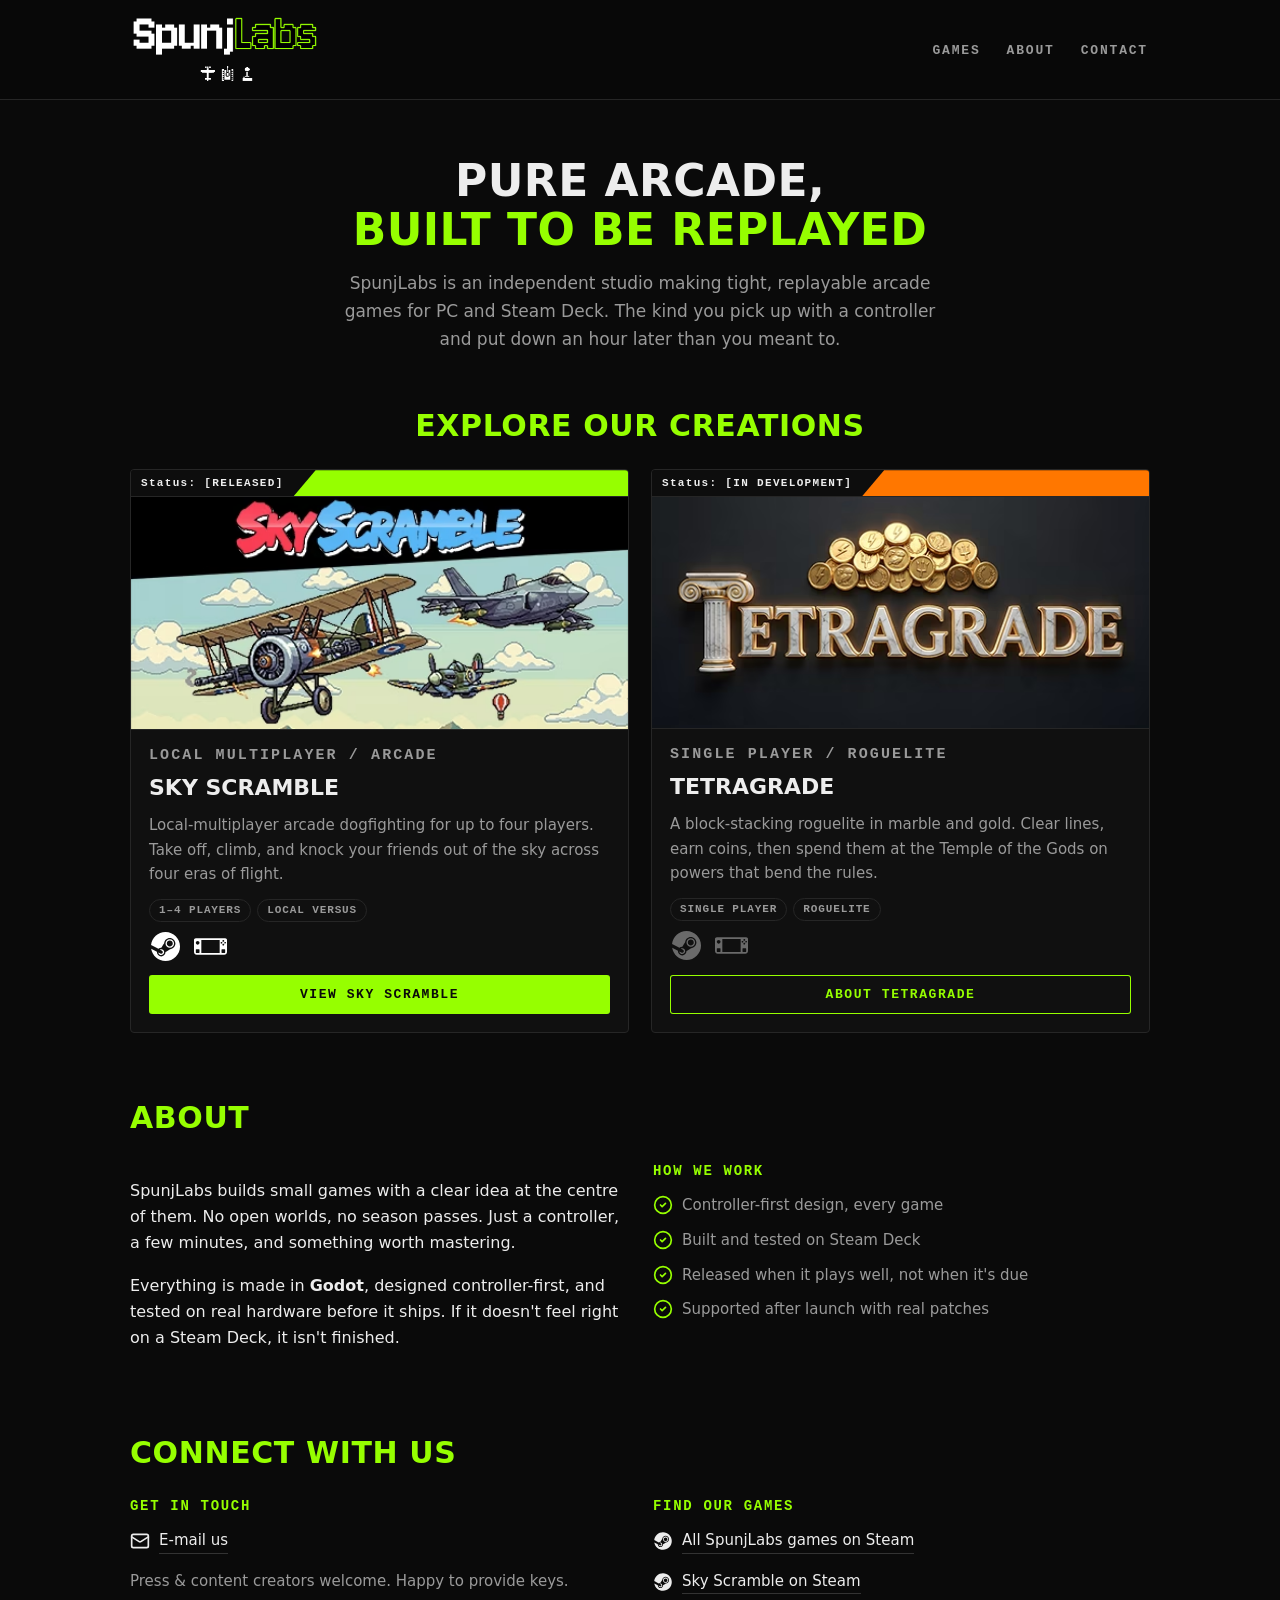
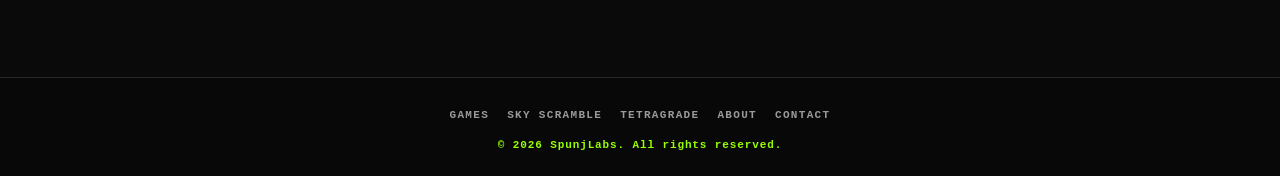
==== commit 3eef1723: "SEO fix" ====
--- a/index.html
+++ b/index.html
@@ -86,7 +86,7 @@
             <li><svg xmlns="http://www.w3.org/2000/svg" viewBox="0 0 50 50" fill="currentColor" role="img" aria-label="Steam"><title>Steam</title><path d="M 25 3 C 13.59 3 4.209375 11.680781 3.109375 22.800781 L 14.300781 28.529297 C 15.430781 27.579297 16.9 27 18.5 27 L 18.550781 27 C 18.940781 26.4 19.389375 25.649141 19.859375 24.869141 C 20.839375 23.259141 21.939531 21.439062 23.019531 20.039062 C 23.259531 15.569063 26.97 12 31.5 12 C 36.19 12 40 15.81 40 20.5 C 40 25.03 36.430937 28.740469 31.960938 28.980469 C 30.560938 30.060469 28.750859 31.160859 27.130859 32.130859 C 26.350859 32.610859 25.6 33.059219 25 33.449219 L 25 33.5 C 25 37.09 22.09 40 18.5 40 C 14.91 40 12 37.09 12 33.5 C 12 33.33 12.009531 33.17 12.019531 33 L 3.2792969 28.519531 C 4.9692969 38.999531 14.05 47 25 47 C 37.15 47 47 37.15 47 25 C 47 12.85 37.15 3 25 3 z M 31.5 14 C 27.92 14 25 16.92 25 20.5 C 25 24.08 27.92 27 31.5 27 C 35.08 27 38 24.08 38 20.5 C 38 16.92 35.08 14 31.5 14 z M 31.5 16 C 33.99 16 36 18.01 36 20.5 C 36 22.99 33.99 25 31.5 25 C 29.01 25 27 22.99 27 20.5 C 27 18.01 29.01 16 31.5 16 z M 18.5 29 C 17.71 29 16.960313 29.200312 16.320312 29.570312 L 19.640625 31.269531 C 20.870625 31.899531 21.350469 33.410625 20.730469 34.640625 C 20.280469 35.500625 19.41 36 18.5 36 C 18.11 36 17.729375 35.910469 17.359375 35.730469 L 14.029297 34.019531 C 14.289297 36.259531 16.19 38 18.5 38 C 20.99 38 23 35.99 23 33.5 C 23 31.01 20.99 29 18.5 29 z"/></svg></li>
             <li><svg xmlns="http://www.w3.org/2000/svg" viewBox="0 0 36 36" fill="none" role="img" aria-label="Steam Deck"><title>Steam Deck</title><path fill="currentColor" fill-rule="evenodd" clip-rule="evenodd" d="M0 11C0 9.89543 0.895431 9 2 9H34C35.1046 9 36 9.89543 36 11V24C36 25.6569 34.6569 27 33 27H3C1.34315 27 0 25.6569 0 24V11ZM33 16C33 16.5523 32.5523 17 32 17C31.4477 17 31 16.5523 31 16C31 15.4477 31.4477 15 32 15C32.5523 15 33 15.4477 33 16ZM32 13C32.5523 13 33 12.5523 33 12C33 11.4477 32.5523 11 32 11C31.4477 11 31 11.4477 31 12C31 12.5523 31.4477 13 32 13ZM35 14C35 14.5523 34.5523 15 34 15C33.4477 15 33 14.5523 33 14C33 13.4477 33.4477 13 34 13C34.5523 13 35 13.4477 35 14ZM30 15C30.5523 15 31 14.5523 31 14C31 13.4477 30.5523 13 30 13C29.4477 13 29 13.4477 29 14C29 14.5523 29.4477 15 30 15ZM6 14C6 15.1046 5.10457 16 4 16C2.89543 16 2 15.1046 2 14C2 12.8954 2.89543 12 4 12C5.10457 12 6 12.8954 6 14ZM2.5 21C2.22386 21 2 21.2239 2 21.5V24.5C2 24.7761 2.22386 25 2.5 25H5.5C5.77614 25 6 24.7761 6 24.5V21.5C6 21.2239 5.77614 21 5.5 21H2.5ZM30 21.5C30 21.2239 30.2239 21 30.5 21H33.5C33.7761 21 34 21.2239 34 21.5V24.5C34 24.7761 33.7761 25 33.5 25H30.5C30.2239 25 30 24.7761 30 24.5V21.5ZM28 11H8V25H28V11Z"/></svg></li>
           </ul>
-          <a class="btn ghost" href="tetragrade.html" aria-label="Learn more about Tetragrade">Learn More</a>
+          <a class="btn ghost" href="tetragrade.html" aria-label="Learn more about Tetragrade">About Tetragrade</a>
         </div>
       </article>
 
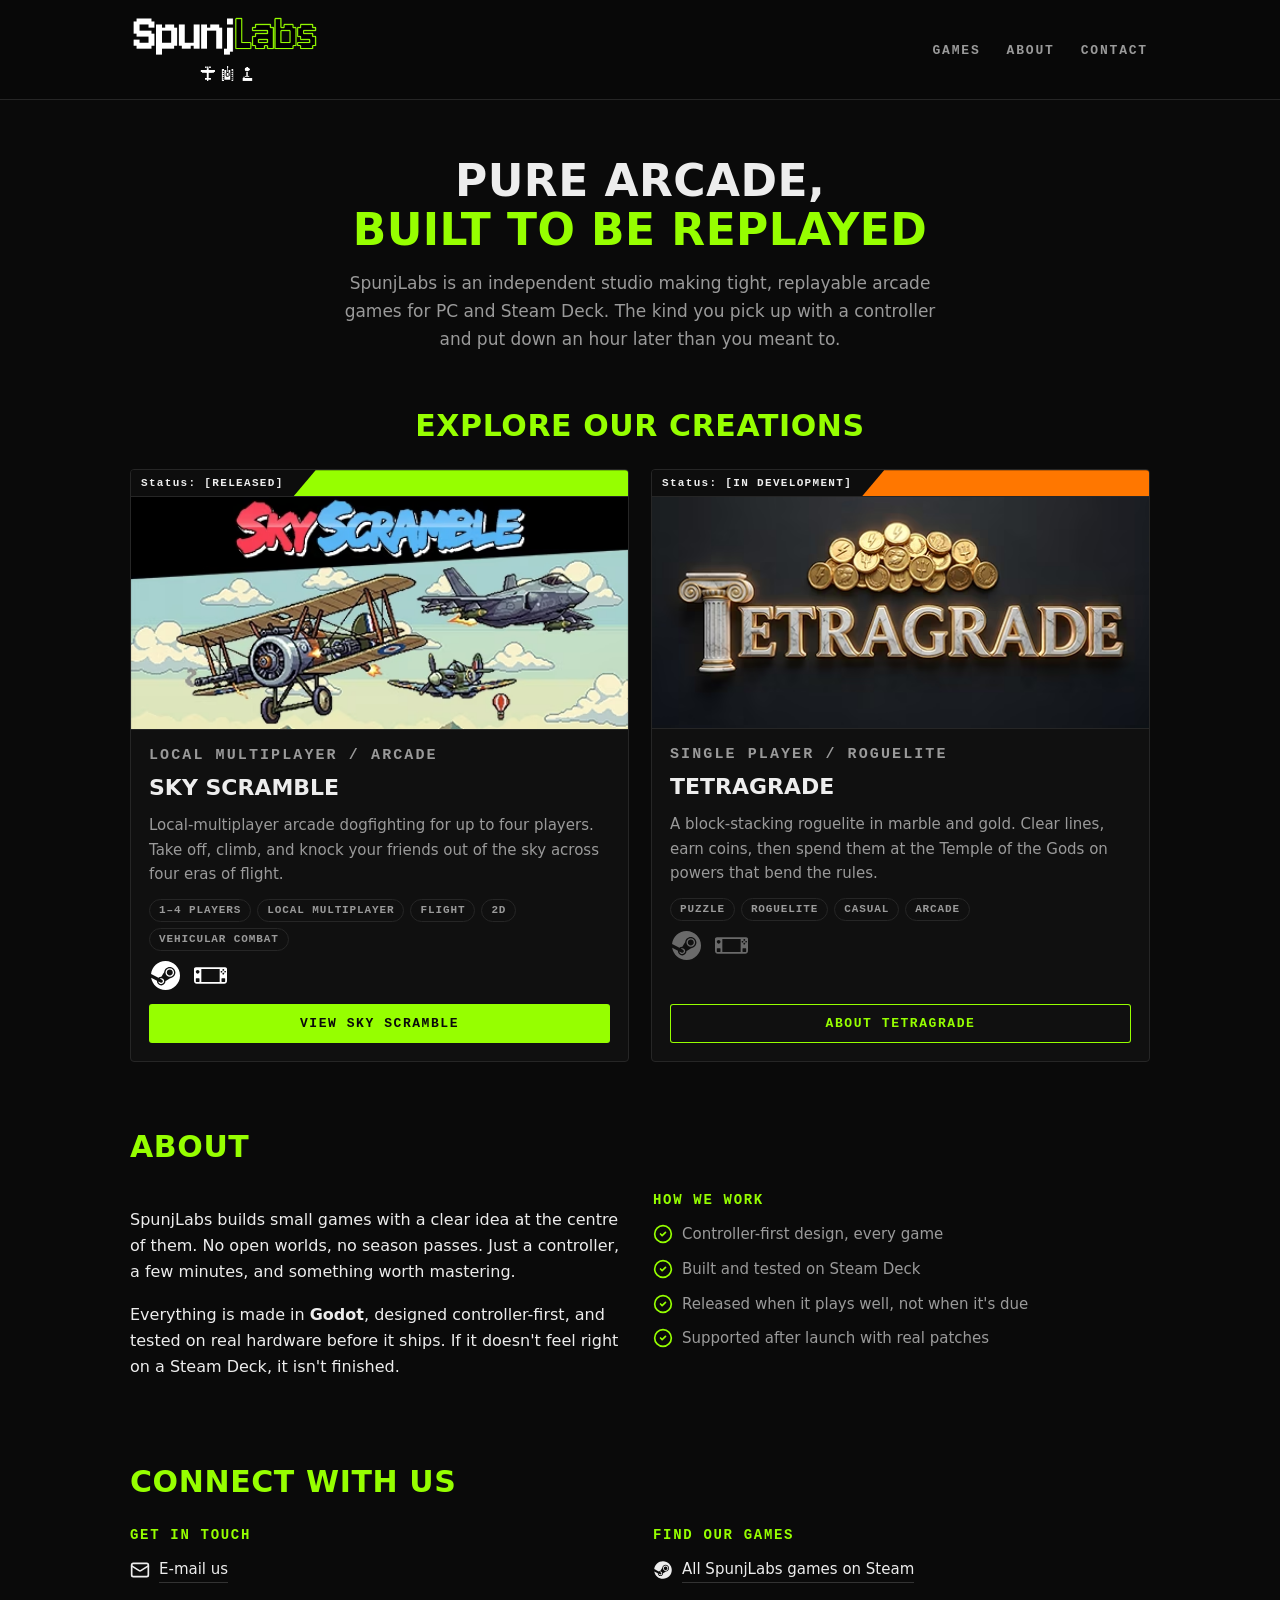
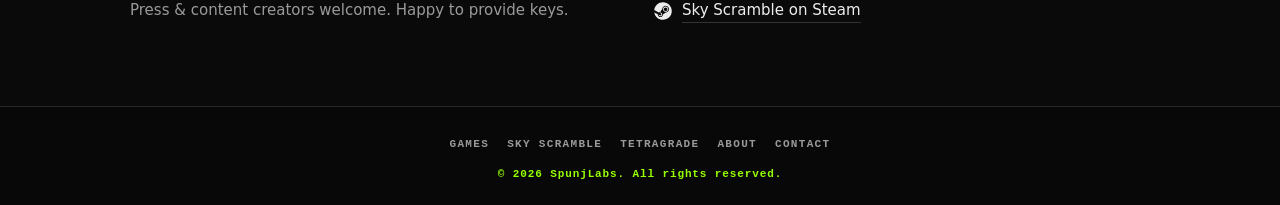
==== commit cc1c8eb5: "Update index.html" ====
--- a/index.html
+++ b/index.html
@@ -60,7 +60,7 @@
           <h3><a href="sky-scramble.html">Sky Scramble</a></h3>
           <p>Local-multiplayer arcade dogfighting for up to four players. Take off, climb, and knock your friends out of the sky across four eras of flight.</p>
           <ul class="chips">
-            <li>1–4 Players</li><li>Local Versus</li>
+            <li>1–4 Players</li><li>Local Multiplayer</li><li>Flight</li><li>2D</li><li>Vehicular Combat</li>
           </ul>
           <ul class="platforms">
             <li><svg xmlns="http://www.w3.org/2000/svg" viewBox="0 0 50 50" fill="currentColor" role="img" aria-label="Steam"><title>Steam</title><path d="M 25 3 C 13.59 3 4.209375 11.680781 3.109375 22.800781 L 14.300781 28.529297 C 15.430781 27.579297 16.9 27 18.5 27 L 18.550781 27 C 18.940781 26.4 19.389375 25.649141 19.859375 24.869141 C 20.839375 23.259141 21.939531 21.439062 23.019531 20.039062 C 23.259531 15.569063 26.97 12 31.5 12 C 36.19 12 40 15.81 40 20.5 C 40 25.03 36.430937 28.740469 31.960938 28.980469 C 30.560938 30.060469 28.750859 31.160859 27.130859 32.130859 C 26.350859 32.610859 25.6 33.059219 25 33.449219 L 25 33.5 C 25 37.09 22.09 40 18.5 40 C 14.91 40 12 37.09 12 33.5 C 12 33.33 12.009531 33.17 12.019531 33 L 3.2792969 28.519531 C 4.9692969 38.999531 14.05 47 25 47 C 37.15 47 47 37.15 47 25 C 47 12.85 37.15 3 25 3 z M 31.5 14 C 27.92 14 25 16.92 25 20.5 C 25 24.08 27.92 27 31.5 27 C 35.08 27 38 24.08 38 20.5 C 38 16.92 35.08 14 31.5 14 z M 31.5 16 C 33.99 16 36 18.01 36 20.5 C 36 22.99 33.99 25 31.5 25 C 29.01 25 27 22.99 27 20.5 C 27 18.01 29.01 16 31.5 16 z M 18.5 29 C 17.71 29 16.960313 29.200312 16.320312 29.570312 L 19.640625 31.269531 C 20.870625 31.899531 21.350469 33.410625 20.730469 34.640625 C 20.280469 35.500625 19.41 36 18.5 36 C 18.11 36 17.729375 35.910469 17.359375 35.730469 L 14.029297 34.019531 C 14.289297 36.259531 16.19 38 18.5 38 C 20.99 38 23 35.99 23 33.5 C 23 31.01 20.99 29 18.5 29 z"/></svg></li>
@@ -80,7 +80,7 @@
           <h3><a href="tetragrade.html">Tetragrade</a></h3>
           <p>A block-stacking roguelite in marble and gold. Clear lines, earn coins, then spend them at the Temple of the Gods on powers that bend the rules.</p>
           <ul class="chips">
-            <li>Single Player</li><li>Roguelite</li>
+            <li>Puzzle</li><li>Roguelite</li><li>Casual</li><li>Arcade</li>
           </ul>
           <ul class="platforms soon">
             <li><svg xmlns="http://www.w3.org/2000/svg" viewBox="0 0 50 50" fill="currentColor" role="img" aria-label="Steam"><title>Steam</title><path d="M 25 3 C 13.59 3 4.209375 11.680781 3.109375 22.800781 L 14.300781 28.529297 C 15.430781 27.579297 16.9 27 18.5 27 L 18.550781 27 C 18.940781 26.4 19.389375 25.649141 19.859375 24.869141 C 20.839375 23.259141 21.939531 21.439062 23.019531 20.039062 C 23.259531 15.569063 26.97 12 31.5 12 C 36.19 12 40 15.81 40 20.5 C 40 25.03 36.430937 28.740469 31.960938 28.980469 C 30.560938 30.060469 28.750859 31.160859 27.130859 32.130859 C 26.350859 32.610859 25.6 33.059219 25 33.449219 L 25 33.5 C 25 37.09 22.09 40 18.5 40 C 14.91 40 12 37.09 12 33.5 C 12 33.33 12.009531 33.17 12.019531 33 L 3.2792969 28.519531 C 4.9692969 38.999531 14.05 47 25 47 C 37.15 47 47 37.15 47 25 C 47 12.85 37.15 3 25 3 z M 31.5 14 C 27.92 14 25 16.92 25 20.5 C 25 24.08 27.92 27 31.5 27 C 35.08 27 38 24.08 38 20.5 C 38 16.92 35.08 14 31.5 14 z M 31.5 16 C 33.99 16 36 18.01 36 20.5 C 36 22.99 33.99 25 31.5 25 C 29.01 25 27 22.99 27 20.5 C 27 18.01 29.01 16 31.5 16 z M 18.5 29 C 17.71 29 16.960313 29.200312 16.320312 29.570312 L 19.640625 31.269531 C 20.870625 31.899531 21.350469 33.410625 20.730469 34.640625 C 20.280469 35.500625 19.41 36 18.5 36 C 18.11 36 17.729375 35.910469 17.359375 35.730469 L 14.029297 34.019531 C 14.289297 36.259531 16.19 38 18.5 38 C 20.99 38 23 35.99 23 33.5 C 23 31.01 20.99 29 18.5 29 z"/></svg></li>
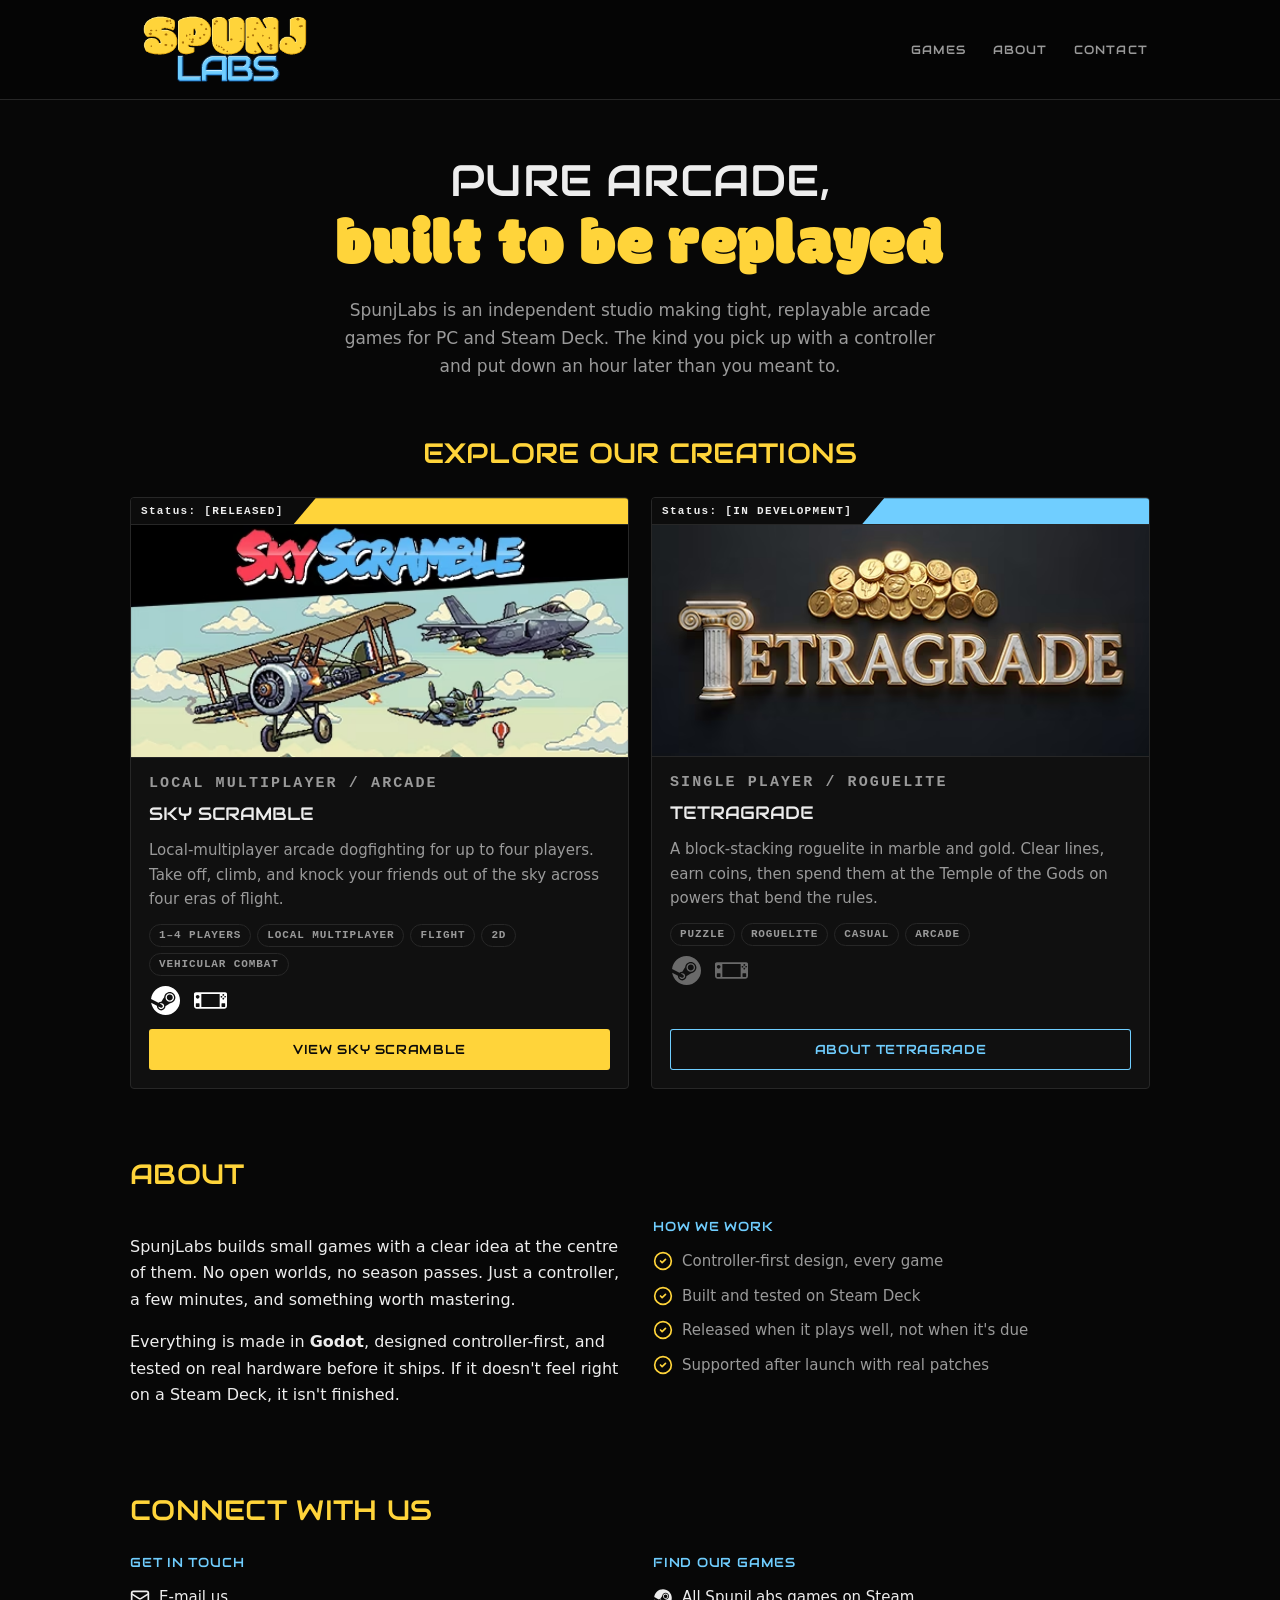
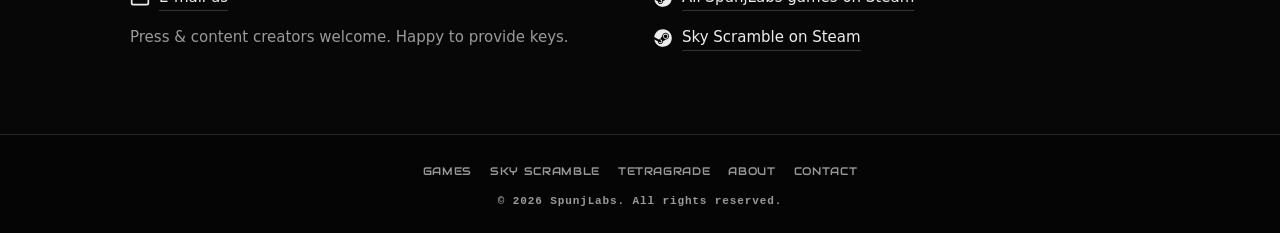
==== commit eb27e6a2: "Branding update" ====
--- a/index.html
+++ b/index.html
@@ -7,9 +7,9 @@
 <meta name="description" content="SpunjLabs is an independent game studio making pure arcade games for PC and Steam Deck, built to be replayed. Makers of Sky Scramble and Tetragrade.">
 <link rel="canonical" href="https://spunjlabs.com/">
 <meta name="color-scheme" content="dark">
-<meta name="theme-color" content="#0a0a0a">
+<meta name="theme-color" content="#070707">
 <link rel="preload" as="image" href="img/sky-scramble.avif" fetchpriority="high">
-<link rel="icon" href="data:image/svg+xml,%3Csvg xmlns='http://www.w3.org/2000/svg' viewBox='0 0 32 32'%3E%3Crect width='32' height='32' rx='6' fill='%230a0a0a'/%3E%3Ctext x='16' y='24' font-family='Verdana,sans-serif' font-size='20' font-weight='700' fill='%2396FF00' text-anchor='middle'%3ES%3C/text%3E%3C/svg%3E">
+<link rel="icon" href="data:image/svg+xml,%3Csvg xmlns='http://www.w3.org/2000/svg' viewBox='0 0 32 32'%3E%3Crect width='32' height='32' rx='7' fill='%23070707'/%3E%3Ctext x='16' y='23' font-family='Verdana,DejaVu Sans,sans-serif' font-size='19' font-weight='700' fill='%23ffd43a' text-anchor='middle'%3ES%3C/text%3E%3Crect x='7' y='25' width='18' height='3' rx='1.5' fill='%2370ceff'/%3E%3C/svg%3E">
 <meta property="og:type" content="website">
 <meta property="og:site_name" content="SpunjLabs">
 <meta property="og:title" content="SpunjLabs | Independent Game Studio">
@@ -19,6 +19,9 @@
 <meta property="og:image:width" content="1200">
 <meta property="og:image:height" content="630">
 <meta name="twitter:card" content="summary_large_image">
+<link rel="preconnect" href="https://fonts.googleapis.com">
+<link rel="preconnect" href="https://fonts.gstatic.com" crossorigin>
+<link rel="stylesheet" href="https://fonts.googleapis.com/css2?family=Audiowide&family=Modak&display=swap">
 <link rel="stylesheet" href="style.css">
 </head>
 <body>
@@ -71,7 +74,7 @@
       </article>
 
       <article class="card">
-        <div class="tab"><span>Status: [IN DEVELOPMENT]</span><i class="orange" aria-hidden="true"></i></div>
+        <div class="tab"><span>Status: [IN DEVELOPMENT]</span><i class="blue" aria-hidden="true"></i></div>
         <a class="media" href="tetragrade.html" tabindex="-1" aria-hidden="true">
           <img src="img/tetragrade.avif" alt="Tetragrade" width="920" height="430" decoding="async">
         </a>
--- a/style.css
+++ b/style.css
@@ -3,54 +3,59 @@
 body{margin:0}
 img{display:block;max-width:100%;height:auto}
 :root{
---bg:#0a0a0a;--panel:#101010;--line:#262626;
---green:#96FF00;--orange:#ff7700;--fg:#ededed;--mut:#9a9a9a;
+--bg:#070707;--panel:#101010;--line:#272727;
+--yellow:#ffd43a;--blue:#70ceff;
+--fg:#ededed;--mut:#9a9a9a;
+--wide:"Audiowide",ui-sans-serif,system-ui,sans-serif;
+--display:"Modak",system-ui,sans-serif;
 --sans:ui-sans-serif,system-ui,-apple-system,"Segoe UI",Roboto,"Helvetica Neue",Arial,sans-serif;
 --mono:ui-monospace,SFMono-Regular,"Cascadia Mono",Menlo,Consolas,monospace;
 --wrap:1060px}
 body{background:var(--bg);color:var(--fg);font:400 16px/1.65 var(--sans)}
 .skip{position:absolute;left:-9999px}
-.skip:focus{left:8px;top:8px;z-index:9;background:var(--green);color:#000;padding:8px 12px;border-radius:3px;font:700 13px var(--mono)}
-:focus-visible{outline:2px solid var(--green);outline-offset:3px}
-.site-head{border-bottom:1px solid var(--line);background:#080808}
+.skip:focus{left:8px;top:8px;z-index:9;background:var(--yellow);color:#000;padding:8px 12px;border-radius:3px;font:700 13px var(--mono)}
+:focus-visible{outline:2px solid var(--blue);outline-offset:3px}
+.site-head{border-bottom:1px solid var(--line);background:#050505}
 .head-in{max-width:var(--wrap);margin:0 auto;padding:14px 20px;display:flex;align-items:center;gap:20px;justify-content:space-between;flex-wrap:wrap}
 .brand{display:inline-flex;flex:none}
 .brand img{width:190px;height:71px}
 .site-head nav ul{display:flex;gap:22px;list-style:none;margin:0;padding:0;flex-wrap:wrap}
-.site-head nav a{font:700 13px/1 var(--mono);letter-spacing:.14em;text-transform:uppercase;color:var(--mut);text-decoration:none;padding:6px 2px;border-bottom:2px solid transparent;transition:color .15s}
-.site-head nav a:hover{color:var(--green)}
-.site-head nav a[aria-current]{color:var(--green);border-bottom-color:var(--green)}
+.site-head nav a{font:400 12px/1 var(--wide);letter-spacing:.1em;text-transform:uppercase;color:var(--mut);text-decoration:none;padding:6px 2px;border-bottom:2px solid transparent;transition:color .15s}
+.site-head nav a:hover{color:var(--blue)}
+.site-head nav a[aria-current]{color:var(--yellow);border-bottom-color:var(--yellow)}
 .hero{max-width:var(--wrap);margin:0 auto;padding:56px 20px 22px;text-align:center}
-h1{font:800 clamp(28px,5vw,44px)/1.12 var(--sans);letter-spacing:.01em;text-transform:uppercase;margin:0 0 14px}
+h1{font:400 clamp(28px,4.8vw,44px)/1.14 var(--wide);letter-spacing:.005em;text-transform:uppercase;margin:0 0 16px}
 .lead{color:var(--mut);max-width:58ch;margin:0 auto;font-size:17px}
-.accent{color:var(--green)}
+.accent{color:var(--yellow)}
+.accent-2{color:var(--blue)}
+.hero h1 .accent{display:inline-block;font:400 1.5em/1 var(--display);text-transform:none;letter-spacing:.01em;margin-top:.12em}
 .sec{max-width:var(--wrap);margin:0 auto;padding:34px 20px}
-.sec h2{font:800 clamp(22px,3.4vw,30px)/1.15 var(--sans);text-transform:uppercase;letter-spacing:.02em;color:var(--green);margin:0 0 26px}
+.sec h2{font:400 clamp(20px,3vw,28px)/1.25 var(--wide);text-transform:uppercase;letter-spacing:.01em;color:var(--yellow);margin:0 0 26px}
 .sec.center h2{text-align:center}
 .grid{display:grid;gap:22px;grid-template-columns:repeat(auto-fit,minmax(300px,1fr))}
 .card{background:var(--panel);border:1px solid var(--line);border-radius:4px;overflow:hidden;display:flex;flex-direction:column;transition:border-color .15s}
-.card:hover{border-color:#3d3d3d}
-.tab{display:flex;align-items:stretch;background:#0d0d0d;border-bottom:1px solid var(--line)}
+.card:hover{border-color:#44474a}
+.tab{display:flex;align-items:stretch;background:#0c0c0c;border-bottom:1px solid var(--line)}
 .tab span{font:700 11px/26px var(--mono);letter-spacing:.12em;padding:0 10px;white-space:nowrap}
-.tab i{flex:1;background:var(--green);clip-path:polygon(22px 0,100% 0,100% 100%,0 100%)}
-.tab i.orange{background:var(--orange);}
+.tab i{flex:1;background:var(--yellow);clip-path:polygon(22px 0,100% 0,100% 100%,0 100%)}
+.tab i.blue{background:var(--blue)}
 .media{display:block;aspect-ratio:460/215;background:#000;border-bottom:1px solid var(--line)}
 .media img{width:100%;height:100%;object-fit:cover}
 .card-body{padding:18px;display:flex;flex-direction:column;gap:12px;flex:1}
-.eyebrow{font:700 11px/1 var(--mono);letter-spacing:.14em;color:var(--green);margin:0;text-transform:uppercase}
-.card h3{font:800 22px/1.15 var(--sans);text-transform:uppercase;margin:0}
+.eyebrow{font:700 11px/1 var(--mono);letter-spacing:.14em;color:var(--blue);margin:0;text-transform:uppercase}
+.card h3{font:400 18px/1.25 var(--wide);text-transform:uppercase;margin:0}
 .card h3 a{color:inherit;text-decoration:none}
-.card h3 a:hover{color:var(--green)}
+.card h3 a:hover{color:var(--yellow)}
 .card p{margin:0;color:var(--mut);font-size:15px}
 .chips{display:flex;flex-wrap:wrap;gap:6px;list-style:none;margin:0;padding:0}
 .chips li{font:600 11px/1 var(--mono);letter-spacing:.08em;color:var(--mut);border:1px solid var(--line);border-radius:99px;padding:5px 9px;text-transform:uppercase}
 .platforms{display:flex;align-items:center;gap:12px;list-style:none;margin:-4px 0 0;padding:0;color:#fff}
 .platforms svg{display:block;width:33px;height:33px}
 .platforms.soon{color:var(--mut);opacity:.65}
-.btn{display:block;text-align:center;text-decoration:none;font:800 13px/1 var(--mono);letter-spacing:.12em;text-transform:uppercase;background:var(--green);color:#0a0a0a;padding:13px 16px;border-radius:3px;margin-top:auto;transition:background .15s}
-.btn:hover{background:#adff3d}
-.btn.ghost{background:transparent;color:var(--green);box-shadow:inset 0 0 0 1px var(--green)}
-.btn.ghost:hover{background:rgba(150,255,0,.12)}
+.btn{display:block;text-align:center;text-decoration:none;font:400 13px/1 var(--wide);letter-spacing:.05em;text-transform:uppercase;background:var(--yellow);color:#0a0a0a;padding:14px 16px;border-radius:3px;margin-top:auto;transition:background .15s,color .15s}
+.btn:hover{background:#ffe071}
+.btn.ghost{background:transparent;color:var(--blue);box-shadow:inset 0 0 0 1px var(--blue)}
+.btn.ghost:hover{background:rgba(112,206,255,.14);color:var(--blue)}
 .btn-row{display:flex;flex-wrap:wrap;gap:12px;margin:0}
 .btn-row .btn{margin-top:0;min-width:220px;flex:0 1 auto}
 .cols{display:grid;gap:26px;grid-template-columns:repeat(auto-fit,minmax(260px,1fr))}
@@ -58,32 +63,33 @@
 @media (max-width:860px){.intro-cols{grid-template-columns:minmax(0,1fr)}}
 .video{position:relative;aspect-ratio:16/9;background:#000;border:1px solid var(--line);border-radius:4px;overflow:hidden}
 .video iframe{position:absolute;inset:0;width:100%;height:100%;border:0}
-.cols h3{font:800 14px/1.4 var(--mono);letter-spacing:.12em;text-transform:uppercase;color:var(--green);margin:0 0 12px}
+.cols h3{font:400 13px/1.45 var(--wide);letter-spacing:.06em;text-transform:uppercase;color:var(--blue);margin:0 0 12px}
 .link-list{list-style:none;margin:0;padding:0;display:grid;gap:10px;font-size:15px}
 .link-list a{color:var(--fg);text-decoration:none;border-bottom:1px solid #333;transition:color .15s,border-color .15s}
-.link-list a:hover{color:var(--green);border-color:var(--green)}
+.link-list a:hover{color:var(--blue);border-color:var(--blue)}
 .link-list .note{color:var(--mut)}
 .icon-link{display:inline-flex;align-items:center;gap:9px;border-bottom:0!important}
 .icon-link svg{width:20px;height:20px;flex:none}
 .icon-link span{border-bottom:1px solid #333;transition:border-color .15s}
-.icon-link:hover span{border-color:var(--green)}
+.icon-link:hover span{border-color:var(--blue)}
 .check-list li{display:flex;align-items:flex-start;gap:9px}
-.check-list svg{width:20px;height:20px;flex:none;margin-top:2px;color:var(--green)}
-.site-foot{border-top:1px solid var(--line);background:#080808;margin-top:44px}
+.check-list svg{width:20px;height:20px;flex:none;margin-top:2px;color:var(--yellow)}
+.site-foot{border-top:1px solid var(--line);background:#050505;margin-top:44px}
 .foot-in{max-width:var(--wrap);margin:0 auto;padding:22px 20px;text-align:center;display:grid;gap:10px}
 .foot-nav{display:flex;justify-content:center;gap:18px;flex-wrap:wrap;list-style:none;margin:0;padding:0}
-.foot-nav a{font:700 11px/1 var(--mono);letter-spacing:.12em;text-transform:uppercase;color:var(--mut);text-decoration:none}
-.foot-nav a:hover{color:var(--green)}
-.copy{font:600 11px/1.6 var(--mono);letter-spacing:.08em;color:var(--green);margin:0}
+.foot-nav a{font:400 11px/1 var(--wide);letter-spacing:.06em;text-transform:uppercase;color:var(--mut);text-decoration:none}
+.foot-nav a:hover{color:var(--blue)}
+.copy{font:600 11px/1.6 var(--mono);letter-spacing:.08em;color:var(--mut);margin:0}
 .hero-img{aspect-ratio:3/1;background:#000;border-bottom:1px solid var(--line)}
 .hero-img img{width:100%;height:100%;object-fit:cover}
 .hero-img.tall{aspect-ratio:1400/636}
 .title-row{display:flex;align-items:center;gap:14px;flex-wrap:wrap;margin:0 0 14px}
 .title-row h1{margin:0}
-.status{font:700 11px/1 var(--mono);letter-spacing:.14em;text-transform:uppercase;padding:7px 11px;border-radius:3px;background:var(--green);color:#0a0a0a}
-.status.wip{background:transparent;color:var(--green);box-shadow:inset 0 0 0 1px var(--green)}
+.status{font:700 11px/1 var(--mono);letter-spacing:.14em;text-transform:uppercase;padding:7px 11px;border-radius:3px;background:var(--yellow);color:#0a0a0a}
+.status.wip{background:transparent;color:var(--blue);box-shadow:inset 0 0 0 1px var(--blue)}
 .features{list-style:none;margin:0;padding:0;display:grid;gap:14px;grid-template-columns:repeat(auto-fit,minmax(250px,1fr))}
-.features li{background:var(--panel);border:1px solid var(--line);border-left:3px solid var(--green);padding:14px 16px;border-radius:3px}
+.features li{background:var(--panel);border:1px solid var(--line);border-left:3px solid var(--yellow);padding:14px 16px;border-radius:3px}
+.features li:nth-child(even){border-left-color:var(--blue)}
 .features b{display:block;font-size:15px;margin-bottom:4px}
 .features span{color:var(--mut);font-size:14px}
 .shots{display:grid;gap:14px;grid-template-columns:repeat(auto-fit,minmax(250px,1fr));margin:0;padding:0;list-style:none}
@@ -91,9 +97,9 @@
 .spec{width:100%;border-collapse:collapse;font-size:15px;text-align:left}
 .spec th{color:var(--mut);font:600 12px/1.7 var(--mono);letter-spacing:.1em;text-transform:uppercase;padding:11px 18px 11px 0;border-bottom:1px solid var(--line);white-space:nowrap;vertical-align:top;font-weight:600}
 .spec td{padding:11px 0;border-bottom:1px solid var(--line);vertical-align:top}
-.sec p a,.spec a,.features a{color:var(--green);text-decoration:underline;text-underline-offset:.15em}
-.sec p a:hover,.spec a:hover,.features a:hover{color:#adff3d}
+.sec p a,.spec a,.features a{color:var(--blue);text-decoration:underline;text-underline-offset:.15em}
+.sec p a:hover,.spec a:hover,.features a:hover{color:#a6e0ff}
 .cv{content-visibility:auto;contain-intrinsic-size:auto 520px}
-.back{display:inline-block;font:700 12px/1 var(--mono);letter-spacing:.12em;text-transform:uppercase;color:var(--mut);text-decoration:none;margin-bottom:18px}
-.back:hover{color:var(--green)}
+.back{display:inline-block;font:400 11px/1 var(--wide);letter-spacing:.06em;text-transform:uppercase;color:var(--mut);text-decoration:none;margin-bottom:18px}
+.back:hover{color:var(--blue)}
 @media (prefers-reduced-motion:reduce){*{animation-duration:.01ms!important;transition-duration:.01ms!important}}
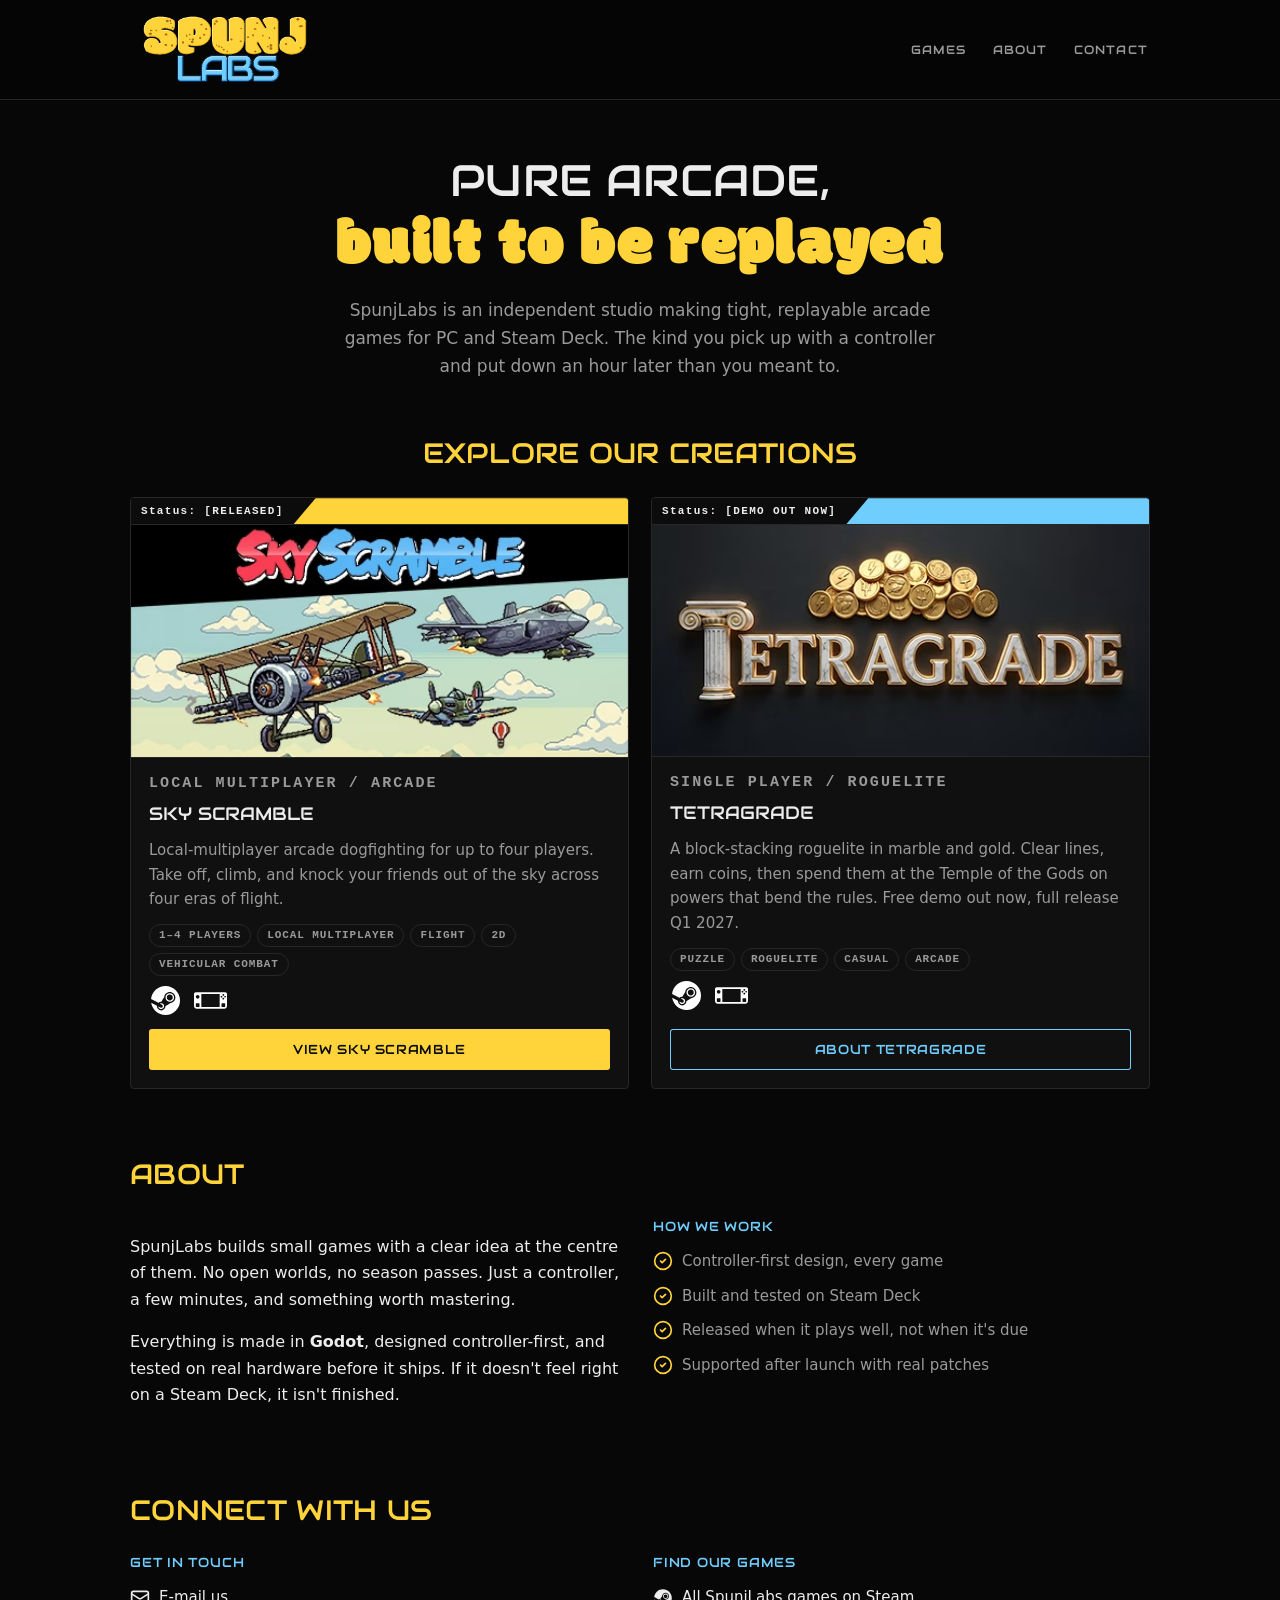
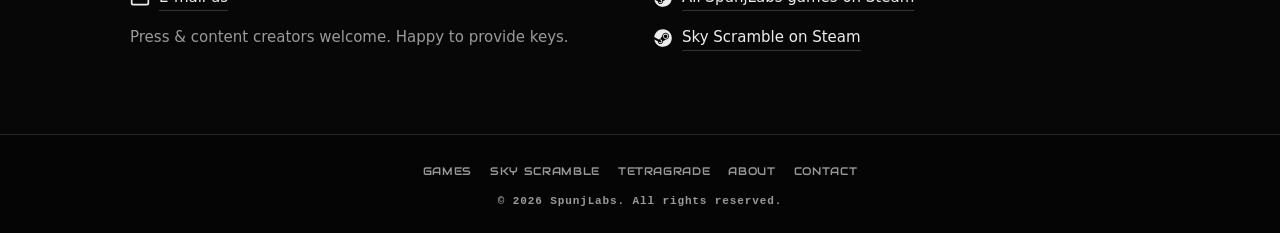
==== commit 27dc4885: "Date updates" ====
--- a/index.html
+++ b/index.html
@@ -74,18 +74,18 @@
       </article>
 
       <article class="card">
-        <div class="tab"><span>Status: [IN DEVELOPMENT]</span><i class="blue" aria-hidden="true"></i></div>
+        <div class="tab"><span>Status: [DEMO OUT NOW]</span><i class="blue" aria-hidden="true"></i></div>
         <a class="media" href="tetragrade.html" tabindex="-1" aria-hidden="true">
           <img src="img/tetragrade.avif" alt="Tetragrade" width="920" height="430" decoding="async">
         </a>
         <div class="card-body">
           <p class="eyebrow">Single Player / Roguelite</p>
           <h3><a href="tetragrade.html">Tetragrade</a></h3>
-          <p>A block-stacking roguelite in marble and gold. Clear lines, earn coins, then spend them at the Temple of the Gods on powers that bend the rules.</p>
+          <p>A block-stacking roguelite in marble and gold. Clear lines, earn coins, then spend them at the Temple of the Gods on powers that bend the rules. Free demo out now, full release Q1 2027.</p>
           <ul class="chips">
             <li>Puzzle</li><li>Roguelite</li><li>Casual</li><li>Arcade</li>
           </ul>
-          <ul class="platforms soon">
+          <ul class="platforms">
             <li><svg xmlns="http://www.w3.org/2000/svg" viewBox="0 0 50 50" fill="currentColor" role="img" aria-label="Steam"><title>Steam</title><path d="M 25 3 C 13.59 3 4.209375 11.680781 3.109375 22.800781 L 14.300781 28.529297 C 15.430781 27.579297 16.9 27 18.5 27 L 18.550781 27 C 18.940781 26.4 19.389375 25.649141 19.859375 24.869141 C 20.839375 23.259141 21.939531 21.439062 23.019531 20.039062 C 23.259531 15.569063 26.97 12 31.5 12 C 36.19 12 40 15.81 40 20.5 C 40 25.03 36.430937 28.740469 31.960938 28.980469 C 30.560938 30.060469 28.750859 31.160859 27.130859 32.130859 C 26.350859 32.610859 25.6 33.059219 25 33.449219 L 25 33.5 C 25 37.09 22.09 40 18.5 40 C 14.91 40 12 37.09 12 33.5 C 12 33.33 12.009531 33.17 12.019531 33 L 3.2792969 28.519531 C 4.9692969 38.999531 14.05 47 25 47 C 37.15 47 47 37.15 47 25 C 47 12.85 37.15 3 25 3 z M 31.5 14 C 27.92 14 25 16.92 25 20.5 C 25 24.08 27.92 27 31.5 27 C 35.08 27 38 24.08 38 20.5 C 38 16.92 35.08 14 31.5 14 z M 31.5 16 C 33.99 16 36 18.01 36 20.5 C 36 22.99 33.99 25 31.5 25 C 29.01 25 27 22.99 27 20.5 C 27 18.01 29.01 16 31.5 16 z M 18.5 29 C 17.71 29 16.960313 29.200312 16.320312 29.570312 L 19.640625 31.269531 C 20.870625 31.899531 21.350469 33.410625 20.730469 34.640625 C 20.280469 35.500625 19.41 36 18.5 36 C 18.11 36 17.729375 35.910469 17.359375 35.730469 L 14.029297 34.019531 C 14.289297 36.259531 16.19 38 18.5 38 C 20.99 38 23 35.99 23 33.5 C 23 31.01 20.99 29 18.5 29 z"/></svg></li>
             <li><svg xmlns="http://www.w3.org/2000/svg" viewBox="0 0 36 36" fill="none" role="img" aria-label="Steam Deck"><title>Steam Deck</title><path fill="currentColor" fill-rule="evenodd" clip-rule="evenodd" d="M0 11C0 9.89543 0.895431 9 2 9H34C35.1046 9 36 9.89543 36 11V24C36 25.6569 34.6569 27 33 27H3C1.34315 27 0 25.6569 0 24V11ZM33 16C33 16.5523 32.5523 17 32 17C31.4477 17 31 16.5523 31 16C31 15.4477 31.4477 15 32 15C32.5523 15 33 15.4477 33 16ZM32 13C32.5523 13 33 12.5523 33 12C33 11.4477 32.5523 11 32 11C31.4477 11 31 11.4477 31 12C31 12.5523 31.4477 13 32 13ZM35 14C35 14.5523 34.5523 15 34 15C33.4477 15 33 14.5523 33 14C33 13.4477 33.4477 13 34 13C34.5523 13 35 13.4477 35 14ZM30 15C30.5523 15 31 14.5523 31 14C31 13.4477 30.5523 13 30 13C29.4477 13 29 13.4477 29 14C29 14.5523 29.4477 15 30 15ZM6 14C6 15.1046 5.10457 16 4 16C2.89543 16 2 15.1046 2 14C2 12.8954 2.89543 12 4 12C5.10457 12 6 12.8954 6 14ZM2.5 21C2.22386 21 2 21.2239 2 21.5V24.5C2 24.7761 2.22386 25 2.5 25H5.5C5.77614 25 6 24.7761 6 24.5V21.5C6 21.2239 5.77614 21 5.5 21H2.5ZM30 21.5C30 21.2239 30.2239 21 30.5 21H33.5C33.7761 21 34 21.2239 34 21.5V24.5C34 24.7761 33.7761 25 33.5 25H30.5C30.2239 25 30 24.7761 30 24.5V21.5ZM28 11H8V25H28V11Z"/></svg></li>
           </ul>
